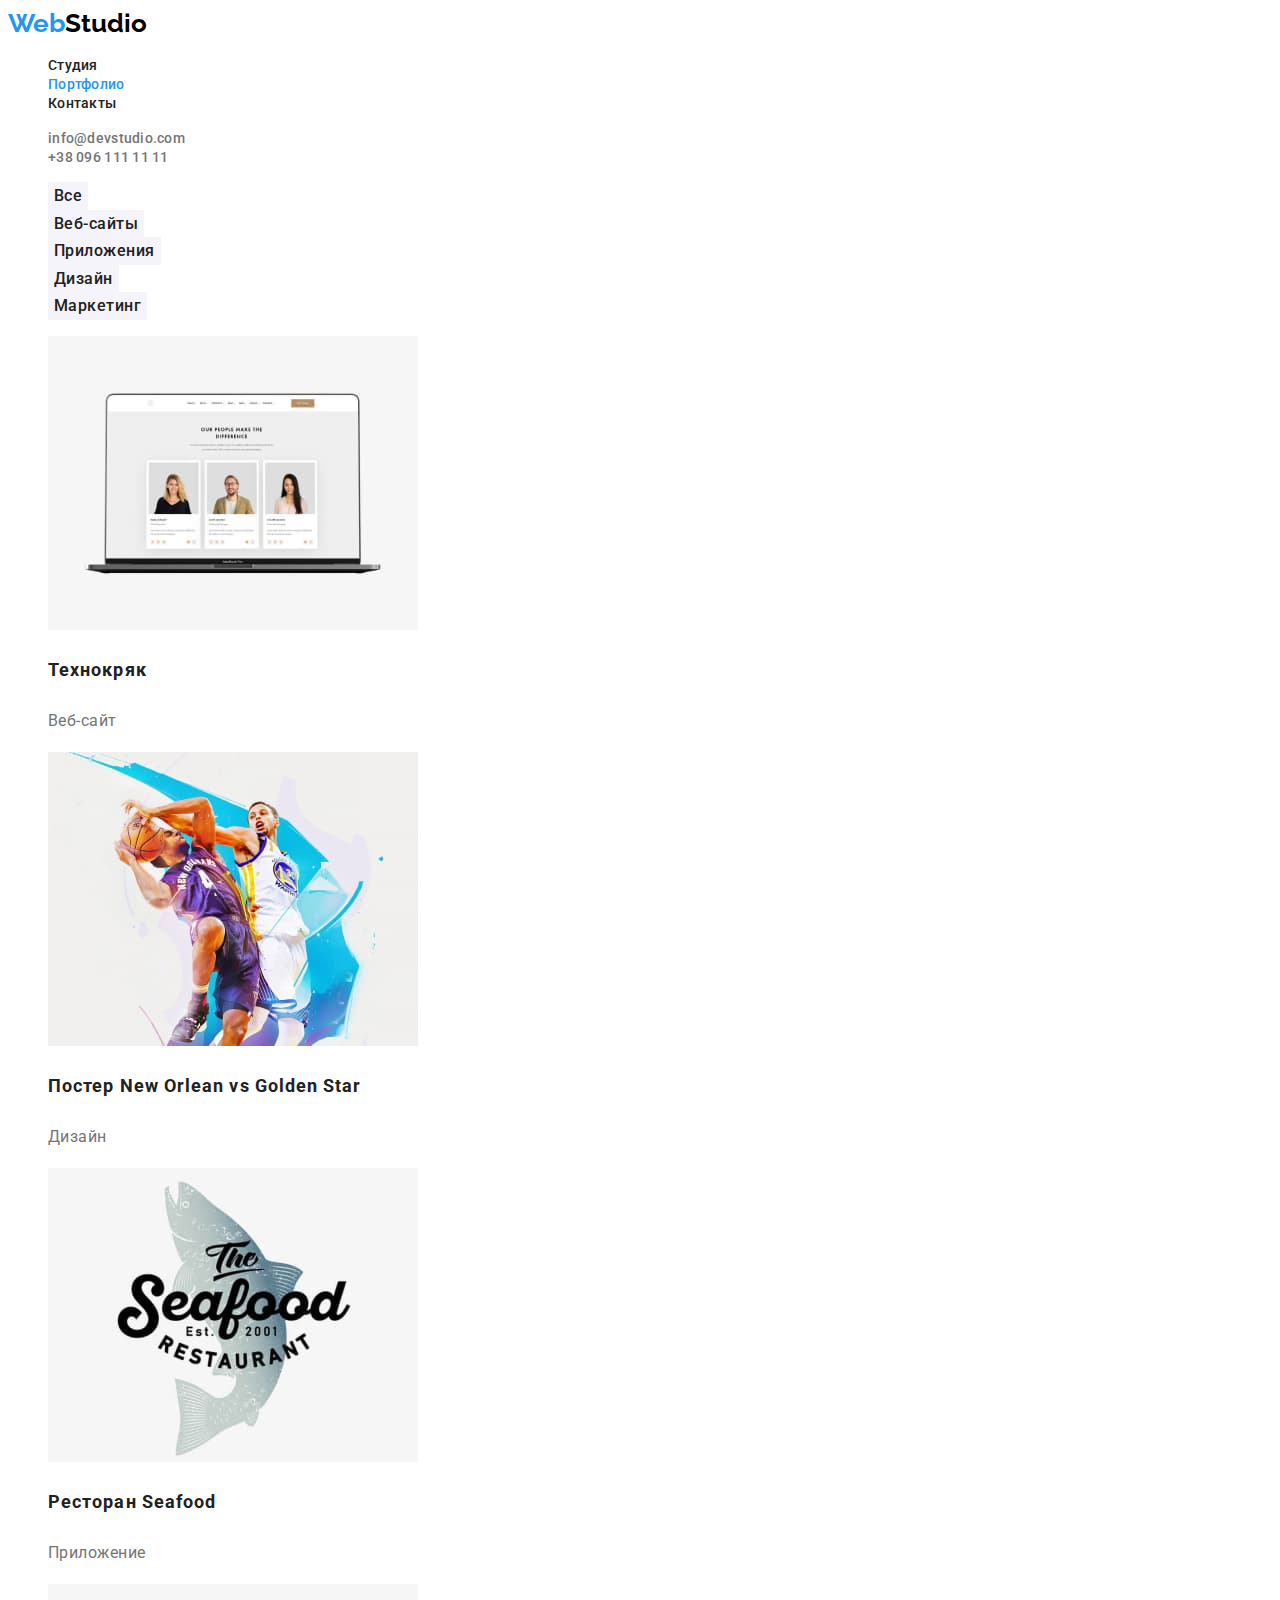
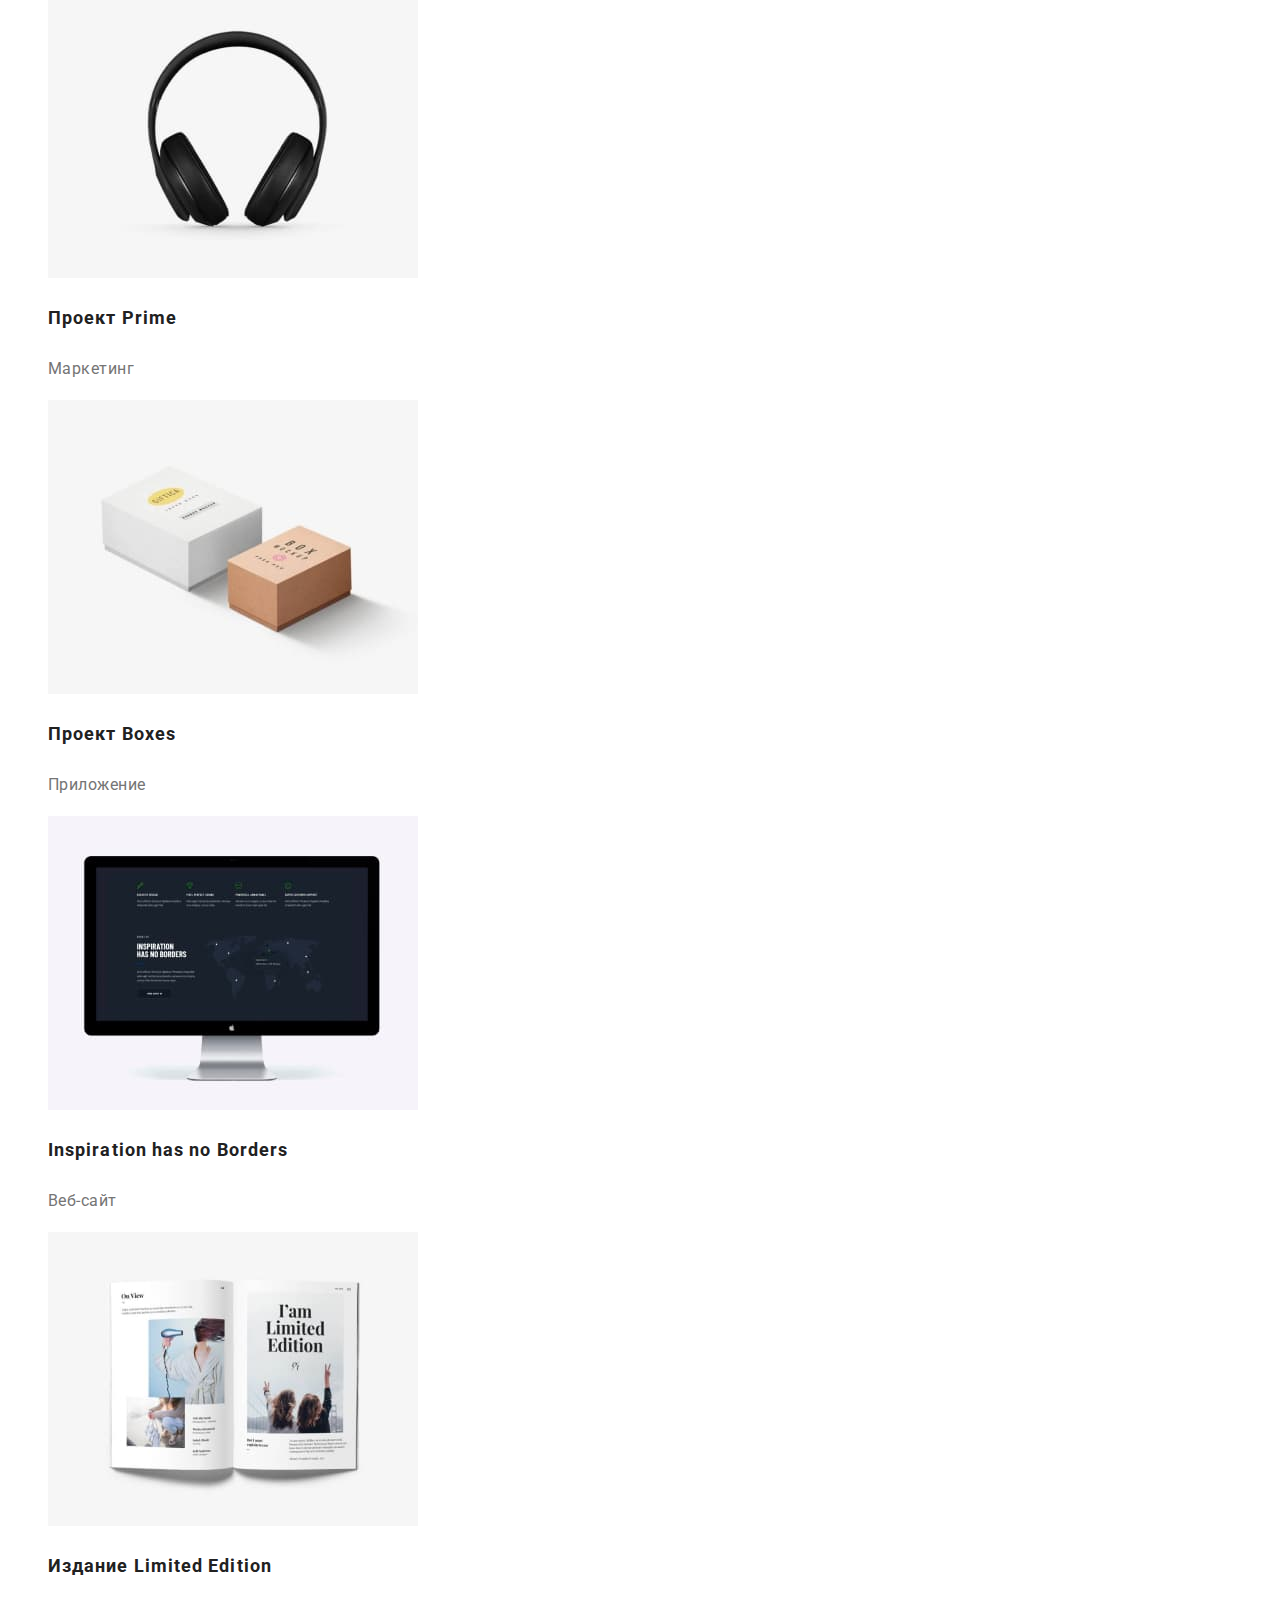
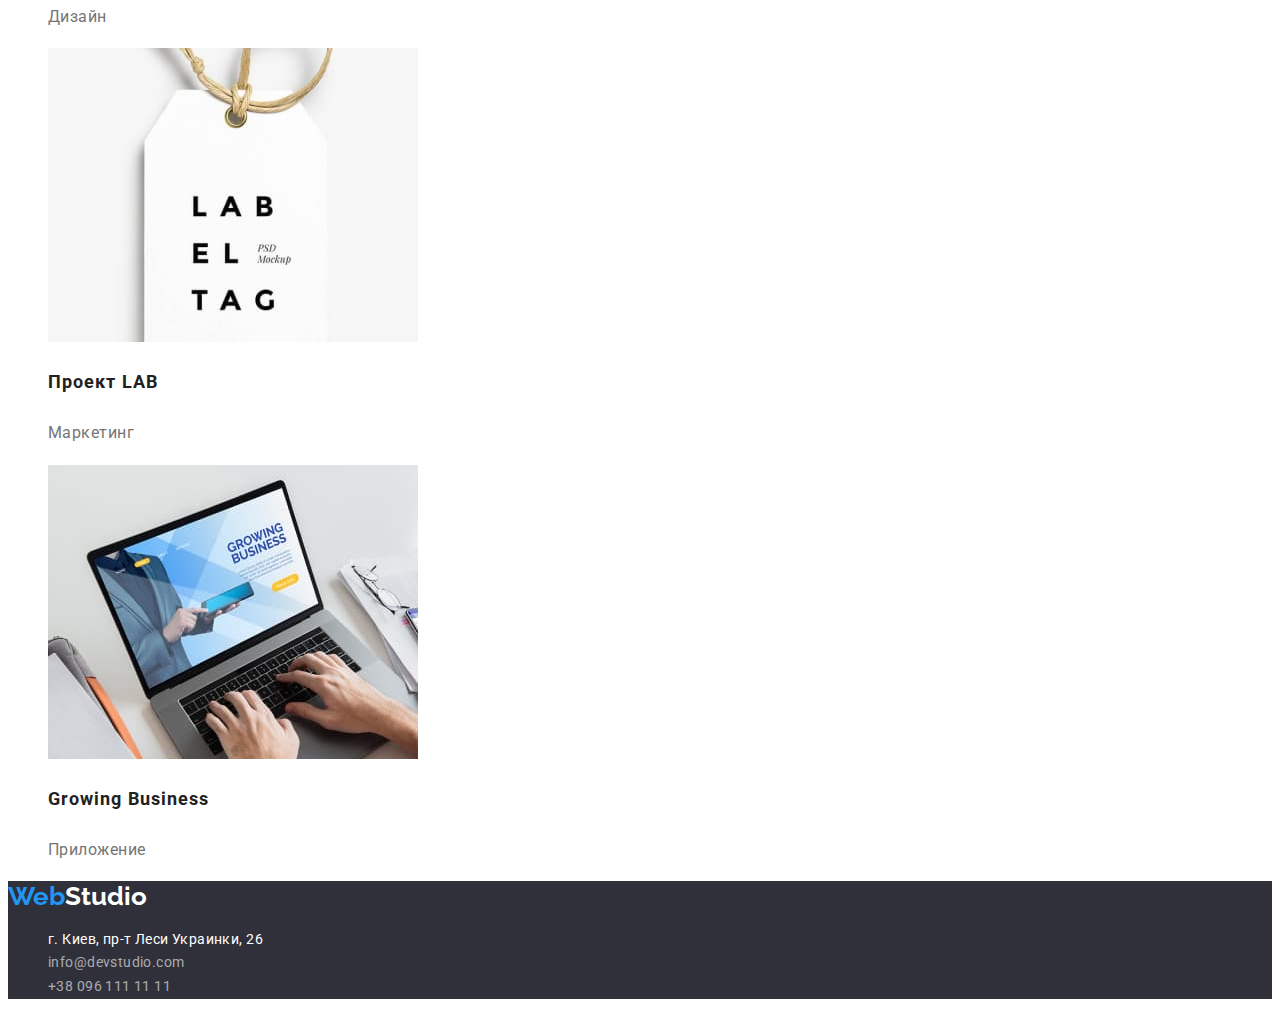
==== portfolio.html @ eb803f58 "start" ====
<!DOCTYPE html>
<html lang="ru">
  <head>
    <meta charset="UTF-8" />
    <meta http-equiv="X-UA-Compatible" content="IE=edge" />
    <meta name="viewport" content="width=device-width, initial-scale=1.0" />
    <title>Web Studio</title>
    <link rel="stylesheet" href="./css/styles.css" />
    <link rel="preconnect" href="https://fonts.googleapis.com" />
    <link rel="preconnect" href="https://fonts.gstatic.com" crossorigin />
    <link
      href="https://fonts.googleapis.com/css2?family=Raleway:wght@700&family=Roboto:wght@400;500;700;900&display=swap"
      rel="stylesheet"
    />
  </head>
  <body>
    <!-- header -->
    <header class="header">
      <nav class="header-nav">
        <a class="header-logo link-decoration" href="index.html"><span class="header-logo-fp" lang="en">Web</span><span
            class="header-logo-sp" lang="en">Studio</span></a>
        <ul class="header-nav-list list-decoration">
          <li class="header-nav-list-item"><a class="nav-link link-decoration" href="index.html">Студия</a></li>
          <li class="header-nav-list-item"><a class="nav-link link-decoration curent-page" href="portfolio.html">Портфолио</a></li>
          <li class="header-nav-list-item"><a class="nav-link link-decoration" href="index.html">Контакты</a></li>
        </ul>
      </nav>
      <ul class="header-contacts-list list-decoration ">
        <li class="header-contacts-list-item">
          <a class="header-contacts-list-item-link link-decoration nav-link"
            href="mailto:info@devstudio.com">info@devstudio.com</a>
        </li>
        <li class="header-contacts-list-item"><a class="header-contacts-list-item-link link-decoration nav-link"
            href="tel:+380961111111">+38 096 111 11 11</a></li>
      </ul>
    </header>
    <!-- main content portfolio -->
    <main class="portfolio">
      <!-- portfolio menu -->
      <section class="portfolio-projects">
        <h2 class="visuallny-hidden">Виды работ</h2>
        <ul class="portfolio-menu-list list-decoration">
          <li class="portfolio-menu-list-item">
            <button class="portfolio-menu-list-item-btn" type="button">Все</button>
          </li>
          <li class="portfolio-menu-list-item">
            <button class="portfolio-menu-list-item-btn" type="button">Веб-сайты</button>
          </li>
          <li class="portfolio-menu-list-item">
            <button class="portfolio-menu-list-item-btn" type="button">Приложения</button>
          </li>
          <li class="portfolio-menu-list-item">
            <button class="portfolio-menu-list-item-btn" type="button">Дизайн</button>
          </li>
          <li class="portfolio-menu-list-item">
            <button class="portfolio-menu-list-item-btn" type="button">Маркетинг</button>
          </li>
        </ul>
        <!-- portfolio projects -->
        <h2 class="visuallny-hidden">Примеры проектов</h2>
        <ul class="portfolio-projects-list list-decoration">
          <li class="portfolio-projects-list-item">
            <img
              class="portfolio-projects-list-item-img"
              src="./images/portfolio1.jpg"
              alt="фото ноутбука"
              width="370"
              height="294"
            />
            <h3 class="portfolio-projects-list-item-title">Технокряк</h3>
            <p class="portfolio-projects-list-item-text">Веб-сайт</p>
          </li>
          <li>
            <img
              class="portfolio-projects-list-item-img"
              src="./images/portfolio2.jpg"
              alt="фото постера"
              width="370"
              height="294"
            />
            <h3 class="portfolio-projects-list-item-title">Постер New Orlean vs Golden Star</h3>
            <p class="portfolio-projects-list-item-text">Дизайн</p>
          </li>
          <li>
            <img
              class="portfolio-projects-list-item-img"
              src="./images/portfolio3.jpg"
              alt="фото реламы ресторана"
              width="370"
              height="294"
            />
            <h3 class="portfolio-projects-list-item-title">Ресторан Seafood</h3>
            <p class="portfolio-projects-list-item-text">Приложение</p>
          </li>
          <li>
            <img
              class="portfolio-projects-list-item-img"
              src="./images/portfolio4.jpg"
              alt="фото коробочек"
              width="370"
              height="294"
            />
            <h3 class="portfolio-projects-list-item-title">Проект Prime</h3>
            <p class="portfolio-projects-list-item-text">Маркетинг</p>
          </li>
          <li>
            <img
              class="portfolio-projects-list-item-img"
              src="./images/portfolio5.jpg"
              alt="фото компьютера"
              width="370"
              height="294"
            />
            <h3 class="portfolio-projects-list-item-title">Проект Boxes</h3>
            <p class="portfolio-projects-list-item-text">Приложение</p>
          </li>
          <li>
            <img
              class="portfolio-projects-list-item-img"
              src="./images/portfolio6.jpg"
              alt="фото журнала"
              width="370"
              height="294"
            />
            <h3 class="portfolio-projects-list-item-title">Inspiration has no Borders</h3>
            <p class="portfolio-projects-list-item-text">Веб-сайт</p>
          </li>
          <li>
            <img
              class="portfolio-projects-list-item-img"
              src="./images/portfolio7.jpg"
              alt="фото этикетки"
              width="370"
              height="294"
            />
            <h3 class="portfolio-projects-list-item-title">Издание Limited Edition</h3>
            <p class="portfolio-projects-list-item-text">Дизайн</p>
          </li>
          <li>
            <img
              class="portfolio-projects-list-item-img"
              src="./images/portfolio8.jpg"
              alt="фото наушников"
              width="370"
              height="294"
            />
            <h3 class="portfolio-projects-list-item-title">Проект LAB</h3>
            <p class="portfolio-projects-list-item-text">Маркетинг</p>
          </li>
          <li>
            <img
              class="portfolio-projects-list-item-img"
              src="./images/portfolio9.jpg"
              alt="фото нотбука "
              width="370"
              height="294"
            />
            <h3 class="portfolio-projects-list-item-title">Growing Business</h3>
            <p class="portfolio-projects-list-item-text">Приложение</p>
          </li>
        </ul>
      </section>
    </main>
    <!-- footer -->
    <footer class="footer">
      <a class="footer-logo link-decoration " href="index.html"><span class="footer-logo-fp" lang="en">Web</span><span
          class="footer-logo-sp" lang="en">Studio</span></a>
      <address class="footer-address">
        <ul class="footer-address-list list-decoration">
          <li class="footer-address-list-item">
            <a class="footer-address-list-item-link link-decoration " href="index.html">г. Киев, пр-т Леси Украинки, 26</a>
          </li>
          <li class="footer-address-list-item">
            <a class="footer-address-list-item-link link-decoration color-decoration "
              href="mailto:info@devstudio.com">info@devstudio.com</a>
          </li>
          <li class="footer-address-list-item">
            <a class="footer-address-list-item-link link-decoration color-decoration " href="tel:+380961111111">+38 096 111
              11 11</a>
          </li>
        </ul>
      </address>
    </footer>
  </body>
</html>
---- css/styles.css ----
:root {
  --accent-color: #2196f3;
  --main-text-color: #757575;
  --main-header-color: #212121;
  --main-background-color: #e5e5e5;
  --sec-background-color: #F5F4FA;
  --white-text-color:#FFFFFF;
}
.link-decoration {
  text-decoration: none;
}
.list-decoration {
  list-style: none;
}
.section-title{
  font-weight: 700;
  font-size: 36px;
  line-height: 1.17;
  letter-spacing: 0.03em;
  color: var(--main-header-color);
}
.visuallny-hidden {
  position: absolute;
  white-space: nowrap;
  width: 1px;
  height: 1px;
  overflow: hidden;
  border: 0;
  padding: 0;
  clip: rect(0 0 0 0);
  clip-path: inset(50%);
  margin: -1px;
}
body {
  font-family: 'Roboto', sans-serif;
  color: var(--main-text-color);
  background: #FFFFFF;
  
}
/* ------ header ------> */
.header-logo,
.footer-logo {
  font-family: 'Raleway';
  font-style: normal;
  font-weight: 700;
  font-size: 26px;
  line-height: 1.19;
}
.header-logo-fp
{
  color: var(--accent-color);
}
.header-logo-sp
{
  color: #000000;
}
.nav-link {
  font-weight: 500;
  font-size: 14px;
  line-height: 1.14;
  letter-spacing: 0.02em;
  color: var(--main-header-color);
}
.header-contacts-list-item-link{
  color: var(--main-text-color);
}
.link-decoration:hover,
.link-decoration:focus {
  color: var(--accent-color);
} 
.curent-page {
  color: var(--accent-color);}
/* ------ section banner ------> */
.section-banner{
 background: #2F303A;;
}
.section-banner-title{
  font-weight: 900;
  font-size: 44px;
  line-height: 1.36;
  text-align: center;
  letter-spacing: 0.06em;
  text-transform: uppercase;
  color: var(--white-text-color);
}
.section-banner-button{
  /* font-family: 'Roboto';
  font-style: normal; */
  font-family : inherit;
  font-weight: 700;
  font-size: 16px;
  line-height: 1.88;
  text-align: center;
  letter-spacing: 0.06em;
  color: var(--white-text-color);
  background: var(--accent-color);
  cursor: pointer;
}
/* ------ section descriptions------> */

.section-des-list-item-caption{
  font-weight: 700;
  font-size: 14px;
  line-height: 1.14;
  letter-spacing: 0.03em;
  text-transform: uppercase;
  color: var(--main-header-color);
}
.section-des-list-item-text{
  font-size: 14px;
  line-height: 1.71;
  letter-spacing: 0.03em;
}
/* ------ section our_work------> */

/* ------ section our_team------> */
.section-team{
  background: var(--sec-background-color);
}
.section-team-list-item-caption{
  font-weight: 500;
  font-size: 16px;
  line-height: 1.19;
  text-align: center;
  letter-spacing: 0.03em;
  color:var(--main-header-color)
}
.section-team-list-item-text{
  font-size: 16px;
  line-height: 1.19;
  text-align: center;
  letter-spacing: 0.03em;
  
}
/* ------ footer------> */
.footer{
  background: #2F303A;
}
.footer-logo-fp {
  color: var(--accent-color);
}
.footer-logo-sp {
  color: var(--white-text-color);
}
.footer-address-list-item-link{
 
  font-style: normal;
  font-size: 14px;
  line-height: 1.71;
  letter-spacing: 0.03em;
  color: var(--white-text-color)
}
.color-decoration{
  color: rgba(255, 255, 255, 0.6);
}
/* ------------------ PORTFOLIO-----------------------> */
/* ------ portfolio menu------> */
.portfolio-menu-list-item-btn{
  font-family: inherit;
  font-weight: 500;
  font-size: 16px;
  line-height: 1.6;
  text-align: center;
  letter-spacing: 0.03em;
  color: var(--main-header-color);
  background: #F5F4FA;
  cursor: pointer;
  border: none;
}
.portfolio-menu-list-item-btn:hover,.portfolio-menu-list-item-btn:focus {
  color: var(--white-text-color);
  background: var(--accent-color);
}
/* ------ portfolio projects------> */
.portfolio-projects-list-item-title{
  font-weight: 700;
  font-size: 18px;
  line-height:2;
  letter-spacing: 0.06em;
  color: var(--main-header-color);
}
.portfolio-projects-list-item-text{
  font-size: 16px;
  line-height: 1.88;
  letter-spacing: 0.03em;
}
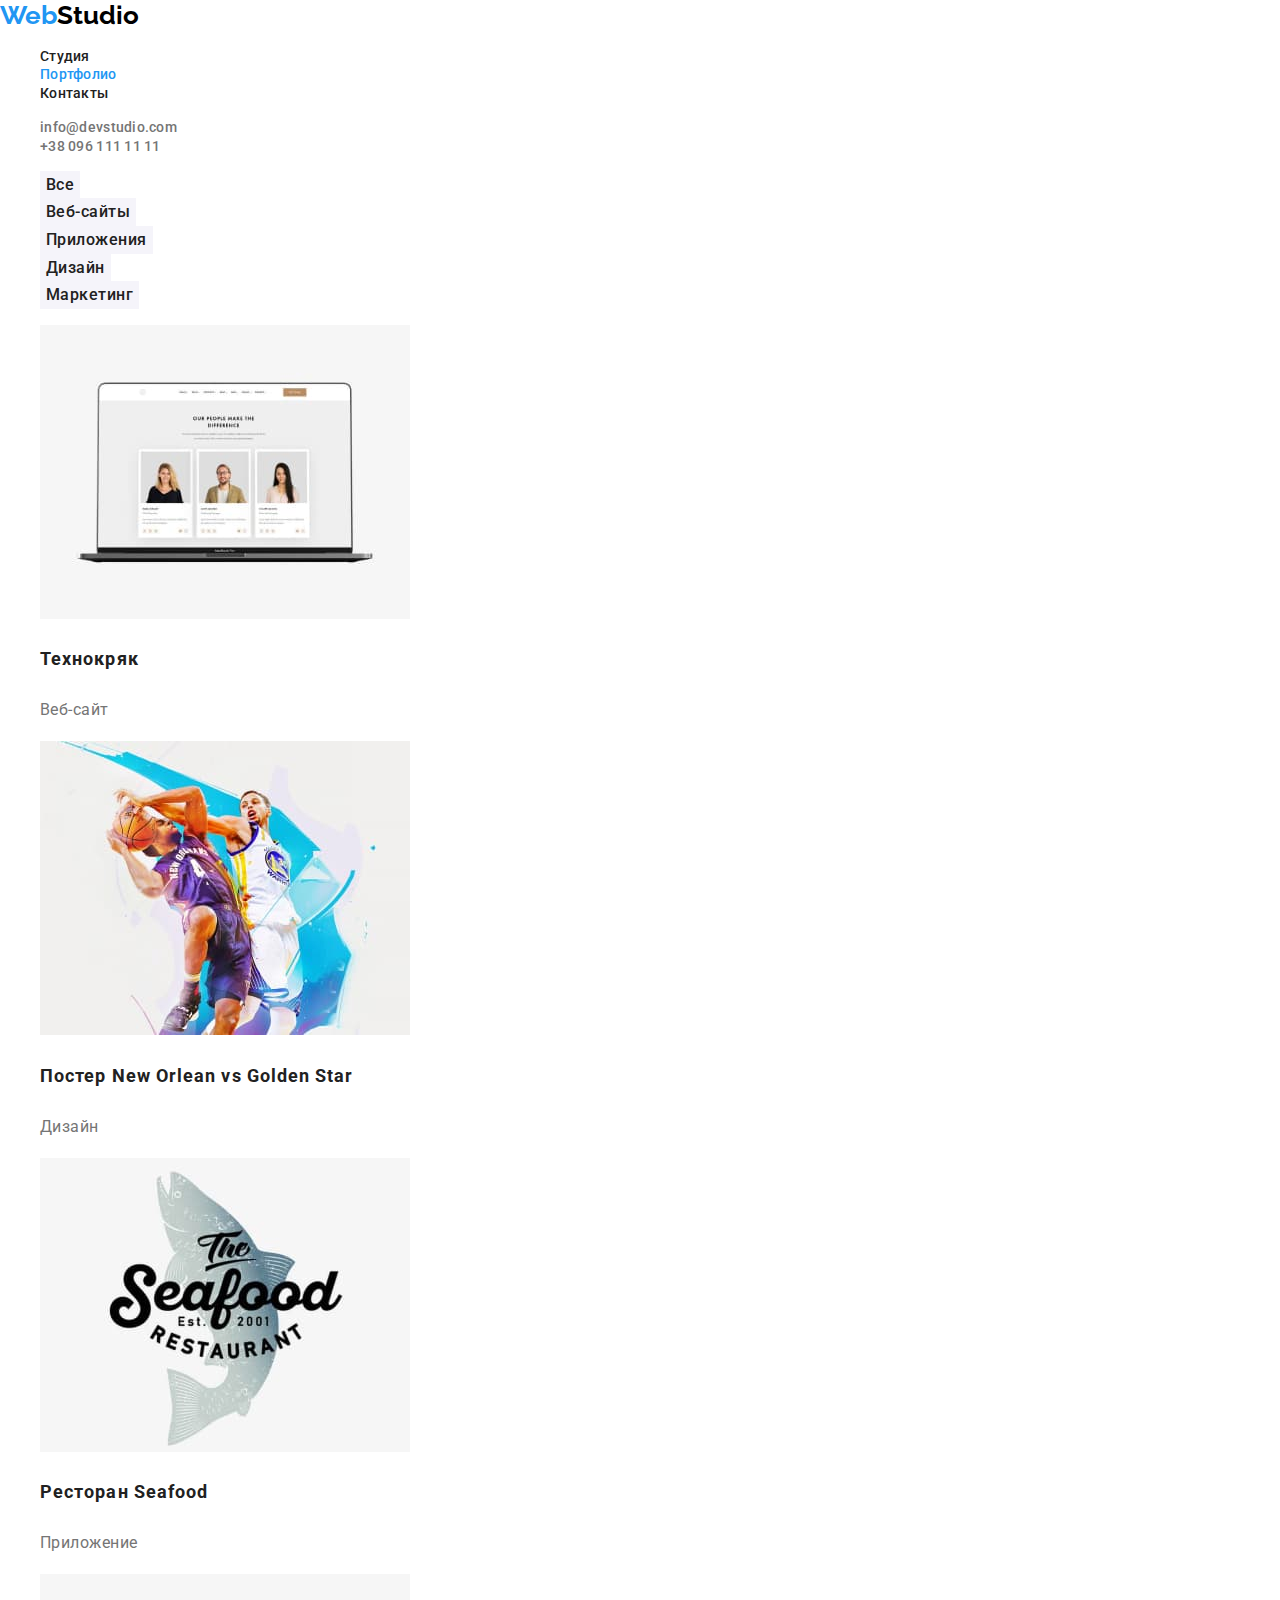
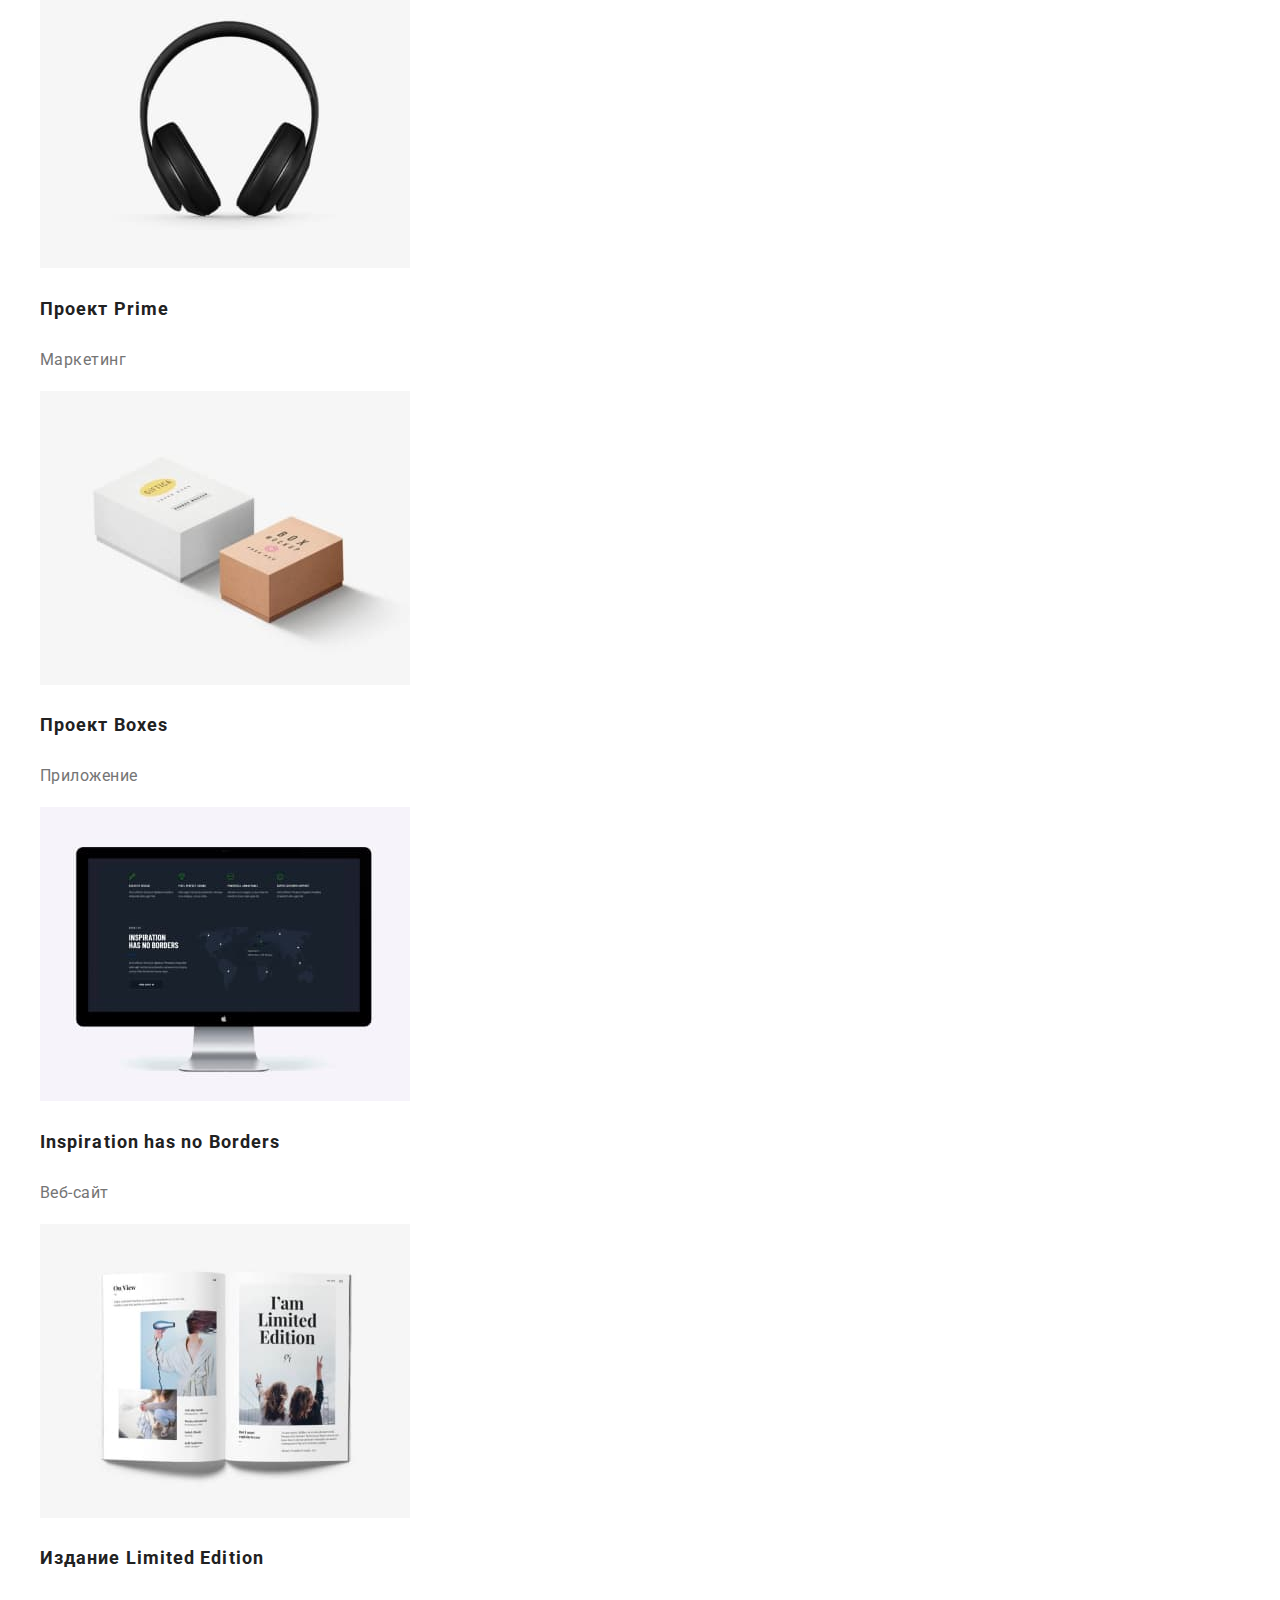
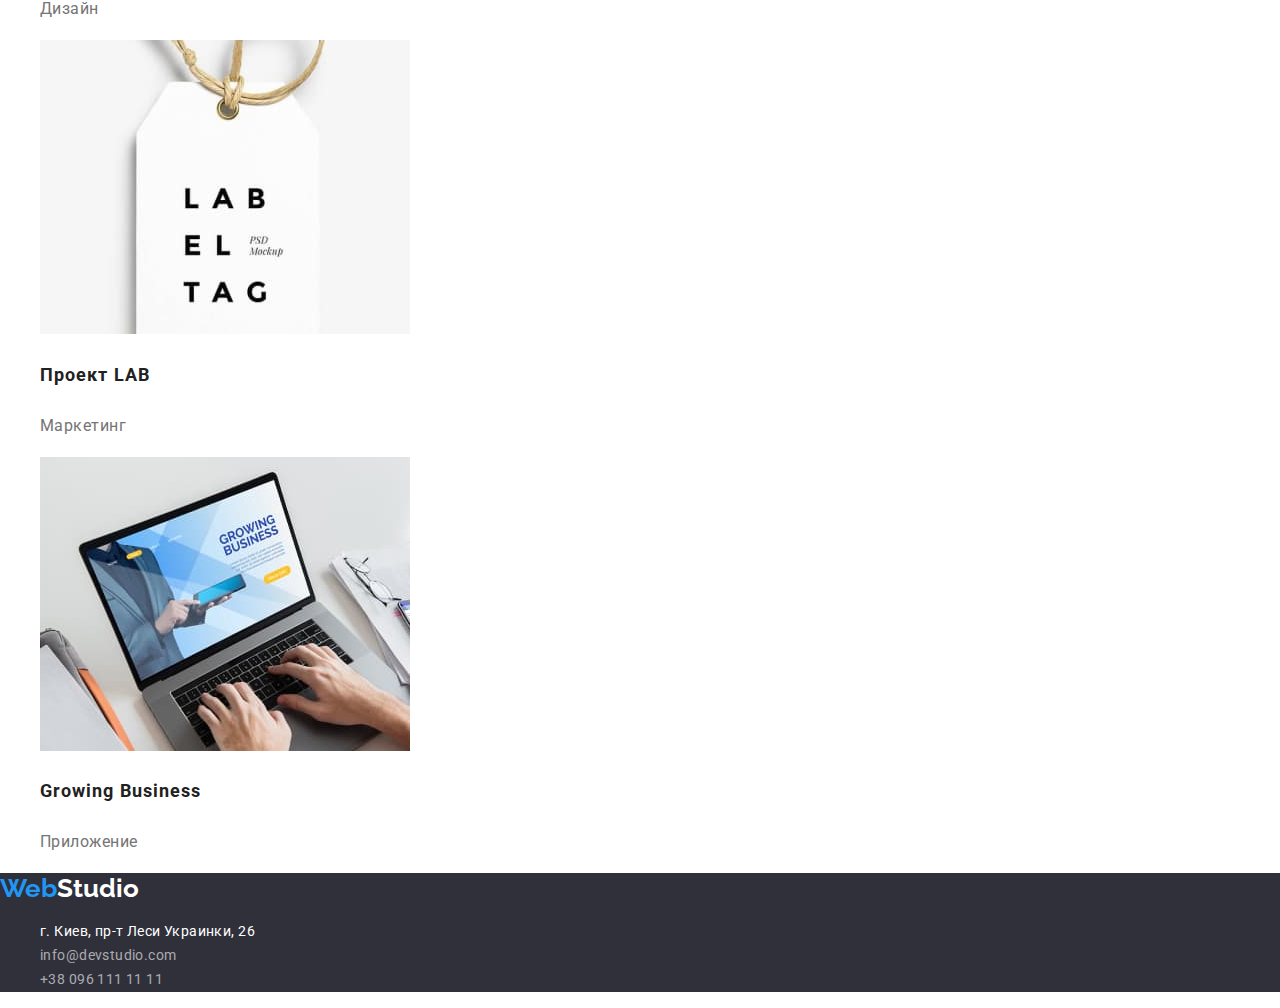
==== commit 0c7d78b3: "normolize" ====
--- a/portfolio.html
+++ b/portfolio.html
@@ -5,6 +5,7 @@
     <meta http-equiv="X-UA-Compatible" content="IE=edge" />
     <meta name="viewport" content="width=device-width, initial-scale=1.0" />
     <title>Web Studio</title>
+    <link rel="stylesheet" href="https://cdnjs.cloudflare.com/ajax/libs/modern-normalize/1.1.0/modern-normalize.min.css">
     <link rel="stylesheet" href="./css/styles.css" />
     <link rel="preconnect" href="https://fonts.googleapis.com" />
     <link rel="preconnect" href="https://fonts.gstatic.com" crossorigin />
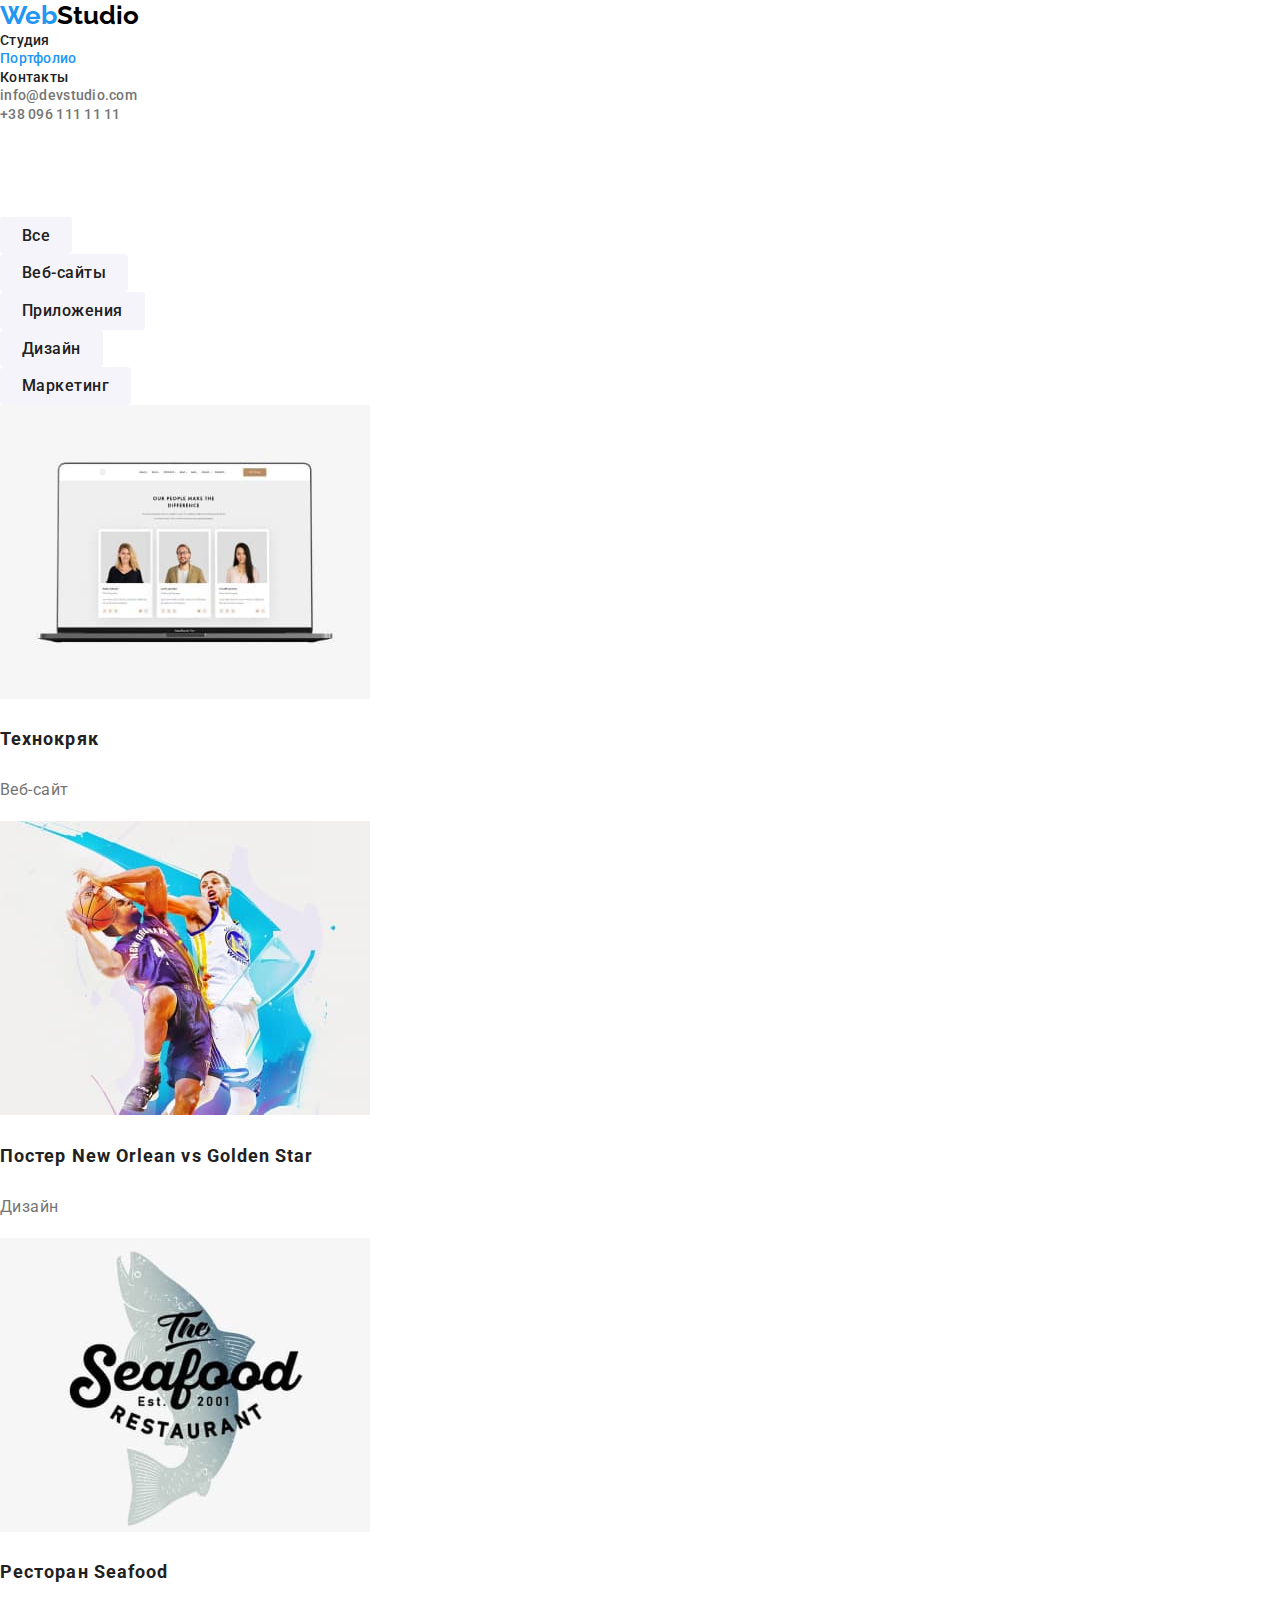
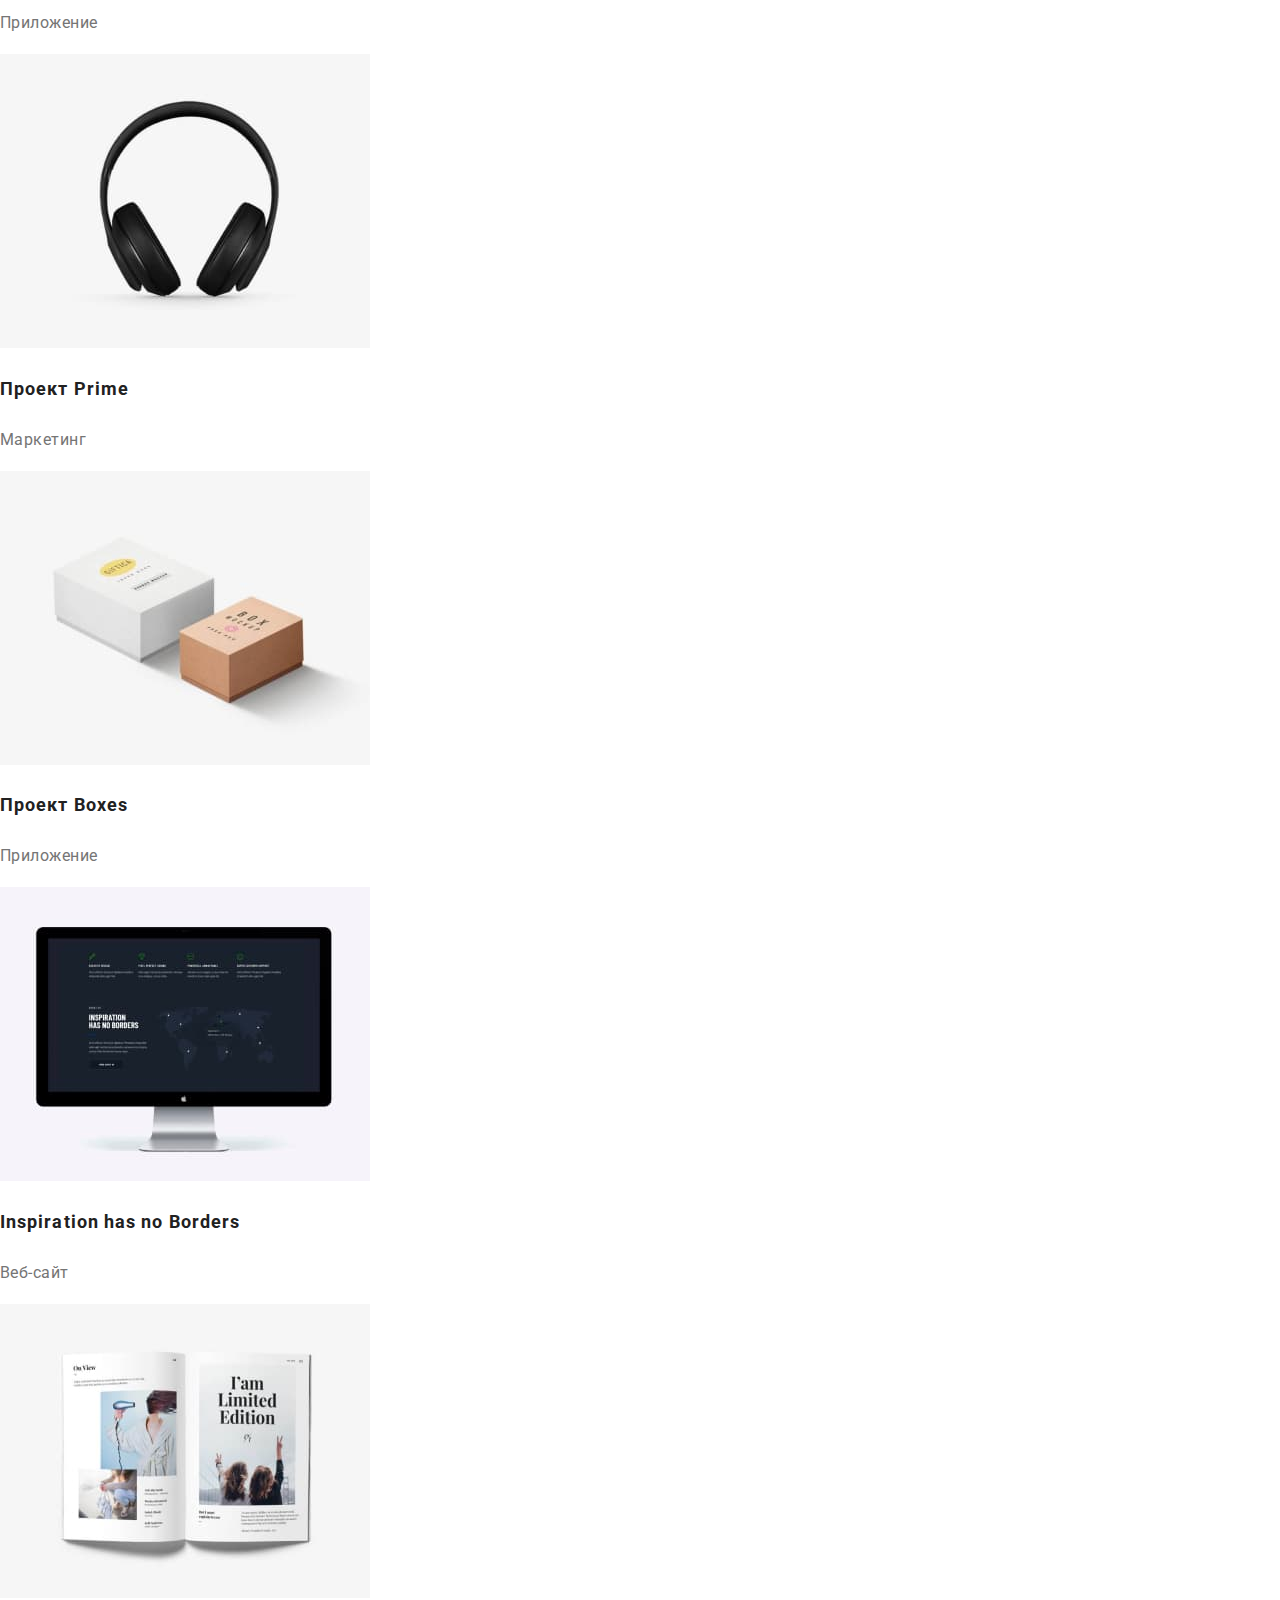
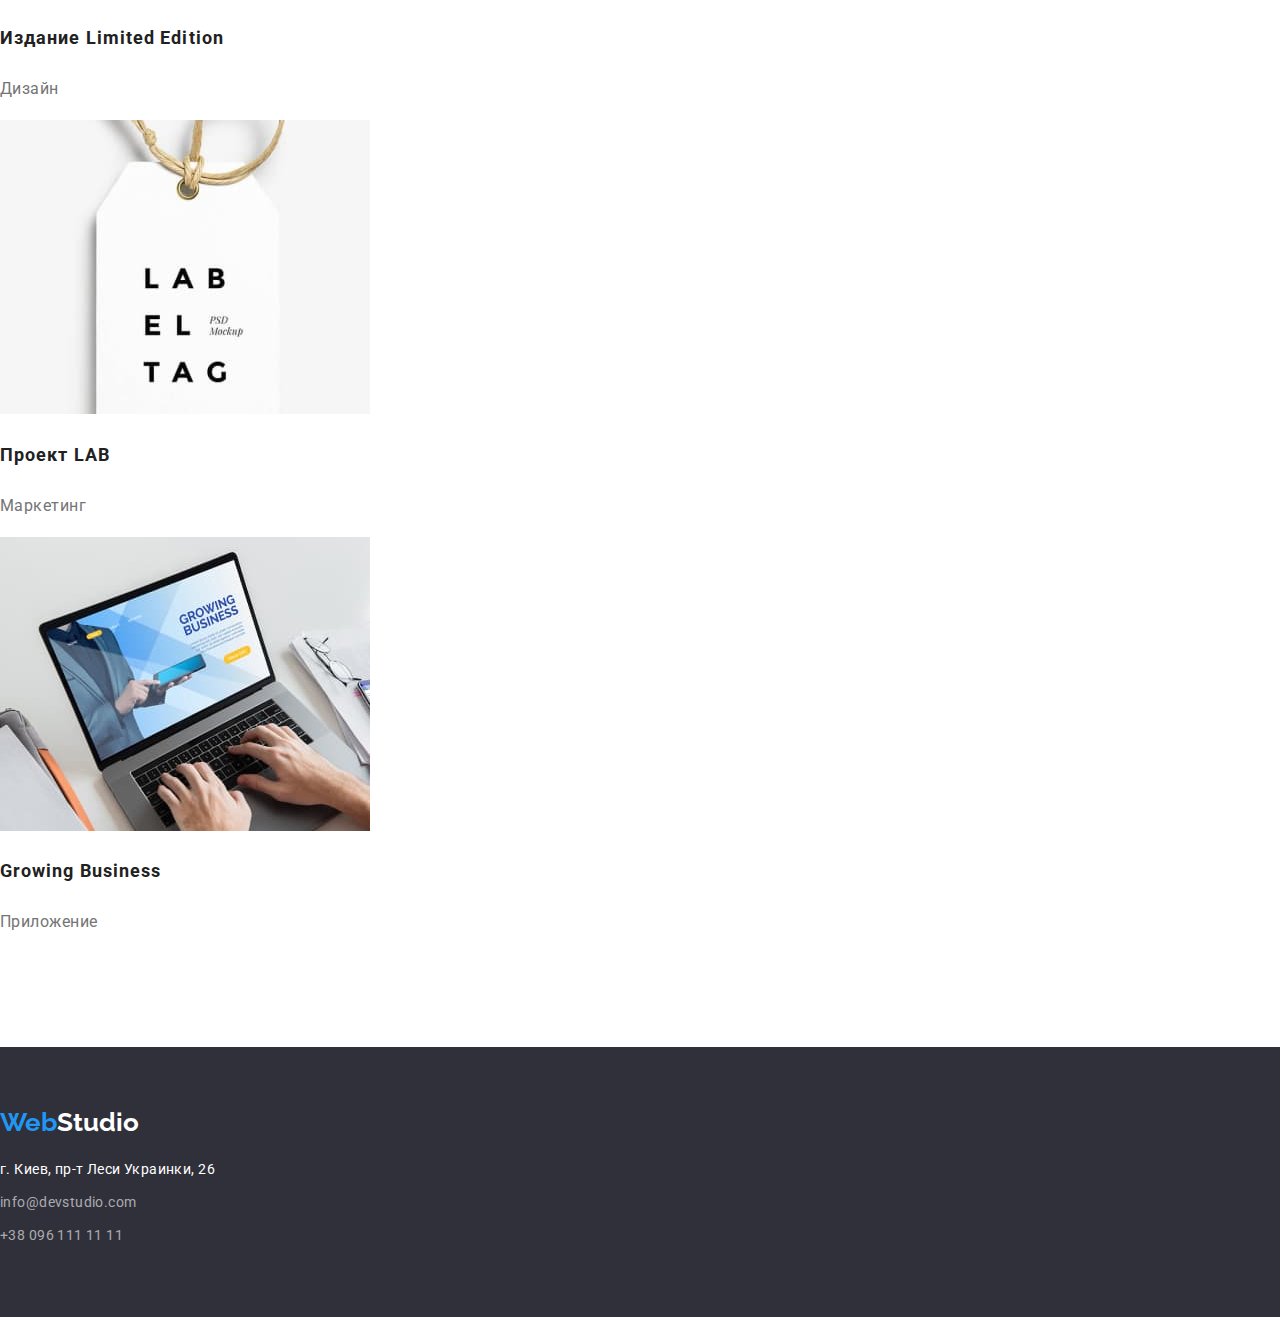
==== commit 610d325a: "1" ====
--- a/portfolio.html
+++ b/portfolio.html
@@ -38,7 +38,7 @@
     <!-- main content portfolio -->
     <main class="portfolio">
       <!-- portfolio menu -->
-      <section class="portfolio-projects">
+      <section class="portfolio-projects section">
         <h2 class="visuallny-hidden">Виды работ</h2>
         <ul class="portfolio-menu-list list-decoration">
           <li class="portfolio-menu-list-item">
--- a/css/styles.css
+++ b/css/styles.css
@@ -1,3 +1,10 @@
+ /* html{
+   box-sizing: border-box;}
+   *,
+   *::before,
+   *::after{
+   box-sizing: inherit;
+   } */
  :root {
   --accent-color: #2196f3;
   --main-text-color: #757575;
@@ -10,9 +17,14 @@
   text-decoration: none;
 }
 .list-decoration {
+  padding: 0;
+  margin: 0;
   list-style: none;
 }
 .section-title{
+  margin-top: 0;
+  margin-bottom: 50px;
+  text-align: center;
   font-weight: 700;
   font-size: 36px;
   line-height: 1.17;
@@ -31,13 +43,27 @@
   clip-path: inset(50%);
   margin: -1px;
 }
+.section{
+  padding-top: 94px;
+  padding-bottom: 94px;
+}
 body {
+
   font-family: 'Roboto', sans-serif;
   color: var(--main-text-color);
   background: #FFFFFF;
   
 }
+.container{
+  margin: 0 auto;
+  width: 1200px;
+  padding-left: 15px;
+  padding-right: 15px; 
+  outline: 2px solid tomato;
+
+}
 /* ------ header ------> */
+
 .header-logo,
 .footer-logo {
   font-family: 'Raleway';
@@ -72,20 +98,24 @@
   color: var(--accent-color);}
 /* ------ section banner ------> */
 .section-banner{
- background: #2F303A;;
+ background: #2F303A;
+text-align: center;
 }
 .section-banner-title{
+  margin-top: 0;
+  margin-bottom: 40px;
   font-weight: 900;
   font-size: 44px;
   line-height: 1.36;
-  text-align: center;
   letter-spacing: 0.06em;
   text-transform: uppercase;
   color: var(--white-text-color);
 }
 .section-banner-button{
-  /* font-family: 'Roboto';
-  font-style: normal; */
+  /* display: inline-block; */
+
+  min-width: 200px;
+  padding: 10px 32px;
   font-family : inherit;
   font-weight: 700;
   font-size: 16px;
@@ -95,10 +125,15 @@
   color: var(--white-text-color);
   background: var(--accent-color);
   cursor: pointer;
+  border: none;
+  border-radius: 4px;
+  box-shadow: 0px 4px 4px rgba(0, 0, 0, 0.15);
 }
 /* ------ section descriptions------> */
 
 .section-des-list-item-caption{
+  margin-top: 0;
+  margin-bottom: 10px;
   font-weight: 700;
   font-size: 14px;
   line-height: 1.14;
@@ -107,43 +142,59 @@
   color: var(--main-header-color);
 }
 .section-des-list-item-text{
+  margin-top: 0;
+  margin-bottom: 0;
   font-size: 14px;
   line-height: 1.71;
   letter-spacing: 0.03em;
 }
 /* ------ section our_work------> */
+.section-work{
+  background: #E5E5E5;
+}
 
 /* ------ section our_team------> */
 .section-team{
   background: var(--sec-background-color);
 }
+.section-team-list-item-img{
+  display: inline-block;
+  margin-bottom: 30px;
+}
 .section-team-list-item-caption{
+  margin-top: 0;
+  margin-bottom: 10px;
   font-weight: 500;
   font-size: 16px;
   line-height: 1.19;
-  text-align: center;
   letter-spacing: 0.03em;
   color:var(--main-header-color)
 }
 .section-team-list-item-text{
+  margin-top: 0;
+  margin-bottom: 0;
   font-size: 16px;
   line-height: 1.19;
-  text-align: center;
   letter-spacing: 0.03em;
   
 }
 /* ------ footer------> */
 .footer{
+  padding-top: 60px;
+  padding-bottom: 60px;
   background: #2F303A;
 }
 .footer-logo-fp {
   color: var(--accent-color);
 }
 .footer-logo-sp {
+  display: inline-block;
+  margin-bottom: 20px;
   color: var(--white-text-color);
 }
 .footer-address-list-item-link{
- 
+  display: inline-block;
+  margin-bottom: 9px;
   font-style: normal;
   font-size: 14px;
   line-height: 1.71;
@@ -156,6 +207,7 @@
 /* ------------------ PORTFOLIO-----------------------> */
 /* ------ portfolio menu------> */
 .portfolio-menu-list-item-btn{
+  /* display: inline-block; */
   font-family: inherit;
   font-weight: 500;
   font-size: 16px;
@@ -166,6 +218,8 @@
   background: #F5F4FA;
   cursor: pointer;
   border: none;
+  border-radius: 4px;
+  padding: 6px 22px;
 }
 .portfolio-menu-list-item-btn:hover,.portfolio-menu-list-item-btn:focus {
   color: var(--white-text-color);
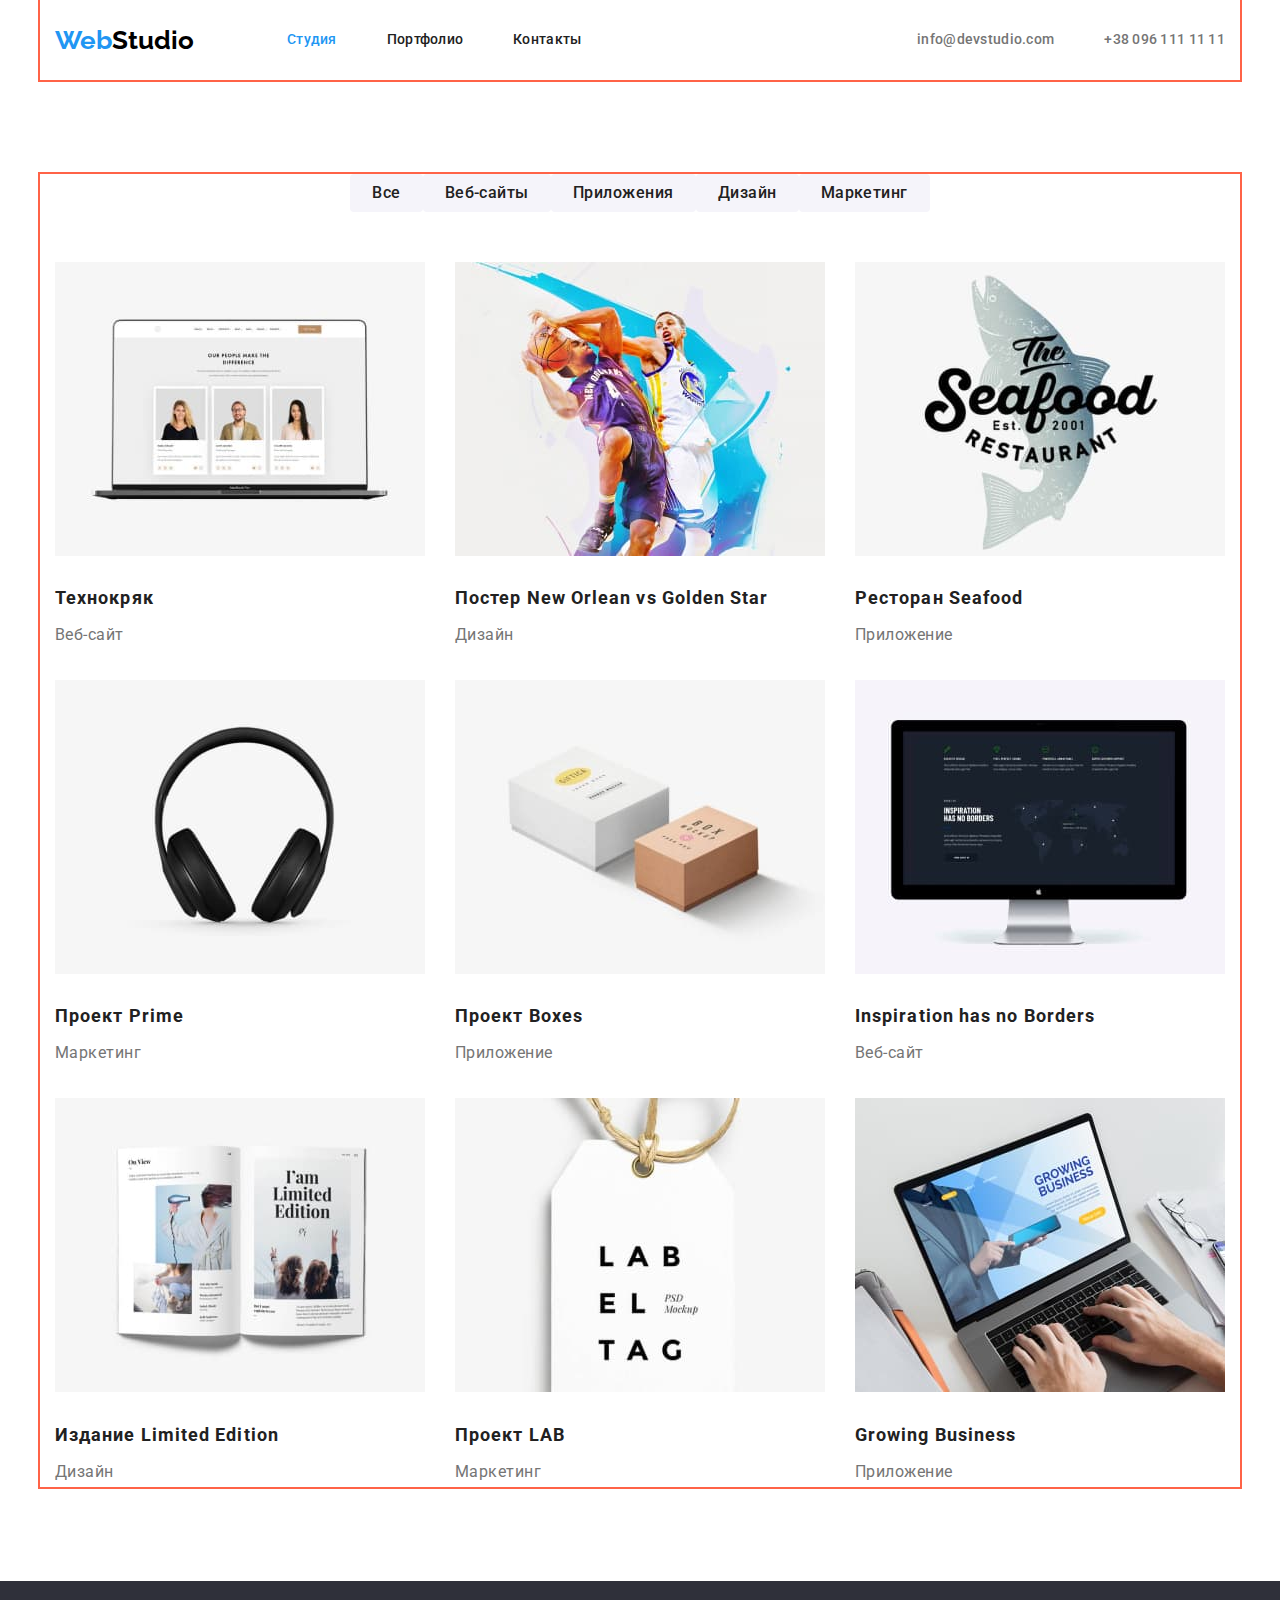
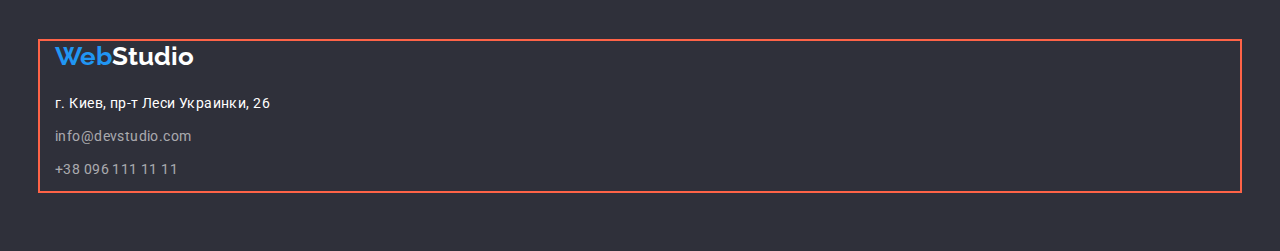
==== commit b085e202: "2" ====
--- a/portfolio.html
+++ b/portfolio.html
@@ -17,170 +17,134 @@
   <body>
     <!-- header -->
     <header class="header">
-      <nav class="header-nav">
-        <a class="header-logo link-decoration" href="index.html"><span class="header-logo-fp" lang="en">Web</span><span
-            class="header-logo-sp" lang="en">Studio</span></a>
-        <ul class="header-nav-list list-decoration">
-          <li class="header-nav-list-item"><a class="nav-link link-decoration" href="index.html">Студия</a></li>
-          <li class="header-nav-list-item"><a class="nav-link link-decoration curent-page" href="portfolio.html">Портфолио</a></li>
-          <li class="header-nav-list-item"><a class="nav-link link-decoration" href="index.html">Контакты</a></li>
+      <div class="container header-flex">
+        <nav class="header-nav ">
+          <a class="header-logo link-decoration" href="index.html"><span class="header-logo-fp" lang="en">Web</span><span
+              class="header-logo-sp" lang="en">Studio</span></a>
+          <ul class="header-nav-list list-decoration">
+            <li class="header-nav-list-item"><a class="nav-link link-decoration curent-page" href="index.html">Студия</a>
+            </li>
+            <li class="header-nav-list-item"><a class="nav-link link-decoration" href="portfolio.html">Портфолио</a></li>
+            <li class="header-nav-list-item"><a class="nav-link link-decoration" href="index.html">Контакты</a></li>
+          </ul>
+        </nav>
+        <ul class="header-contacts-list list-decoration">
+          <li class="header-contacts-list-item">
+            <a class="header-contacts-list-item-link link-decoration nav-link"
+              href="mailto:info@devstudio.com">info@devstudio.com</a>
+          </li>
+          <li class="header-contacts-list-item"><a class="header-contacts-list-item-link link-decoration nav-link"
+              href="tel:+380961111111">+38 096 111 11 11</a></li>
         </ul>
-      </nav>
-      <ul class="header-contacts-list list-decoration ">
-        <li class="header-contacts-list-item">
-          <a class="header-contacts-list-item-link link-decoration nav-link"
-            href="mailto:info@devstudio.com">info@devstudio.com</a>
-        </li>
-        <li class="header-contacts-list-item"><a class="header-contacts-list-item-link link-decoration nav-link"
-            href="tel:+380961111111">+38 096 111 11 11</a></li>
-      </ul>
+      </div>
     </header>
     <!-- main content portfolio -->
     <main class="portfolio">
       <!-- portfolio menu -->
       <section class="portfolio-projects section">
-        <h2 class="visuallny-hidden">Виды работ</h2>
-        <ul class="portfolio-menu-list list-decoration">
-          <li class="portfolio-menu-list-item">
-            <button class="portfolio-menu-list-item-btn" type="button">Все</button>
-          </li>
-          <li class="portfolio-menu-list-item">
-            <button class="portfolio-menu-list-item-btn" type="button">Веб-сайты</button>
-          </li>
-          <li class="portfolio-menu-list-item">
-            <button class="portfolio-menu-list-item-btn" type="button">Приложения</button>
-          </li>
-          <li class="portfolio-menu-list-item">
-            <button class="portfolio-menu-list-item-btn" type="button">Дизайн</button>
-          </li>
-          <li class="portfolio-menu-list-item">
-            <button class="portfolio-menu-list-item-btn" type="button">Маркетинг</button>
-          </li>
-        </ul>
-        <!-- portfolio projects -->
-        <h2 class="visuallny-hidden">Примеры проектов</h2>
-        <ul class="portfolio-projects-list list-decoration">
-          <li class="portfolio-projects-list-item">
-            <img
-              class="portfolio-projects-list-item-img"
-              src="./images/portfolio1.jpg"
-              alt="фото ноутбука"
-              width="370"
-              height="294"
-            />
-            <h3 class="portfolio-projects-list-item-title">Технокряк</h3>
-            <p class="portfolio-projects-list-item-text">Веб-сайт</p>
-          </li>
-          <li>
-            <img
-              class="portfolio-projects-list-item-img"
-              src="./images/portfolio2.jpg"
-              alt="фото постера"
-              width="370"
-              height="294"
-            />
-            <h3 class="portfolio-projects-list-item-title">Постер New Orlean vs Golden Star</h3>
-            <p class="portfolio-projects-list-item-text">Дизайн</p>
-          </li>
-          <li>
-            <img
-              class="portfolio-projects-list-item-img"
-              src="./images/portfolio3.jpg"
-              alt="фото реламы ресторана"
-              width="370"
-              height="294"
-            />
-            <h3 class="portfolio-projects-list-item-title">Ресторан Seafood</h3>
-            <p class="portfolio-projects-list-item-text">Приложение</p>
-          </li>
-          <li>
-            <img
-              class="portfolio-projects-list-item-img"
-              src="./images/portfolio4.jpg"
-              alt="фото коробочек"
-              width="370"
-              height="294"
-            />
-            <h3 class="portfolio-projects-list-item-title">Проект Prime</h3>
-            <p class="portfolio-projects-list-item-text">Маркетинг</p>
-          </li>
-          <li>
-            <img
-              class="portfolio-projects-list-item-img"
-              src="./images/portfolio5.jpg"
-              alt="фото компьютера"
-              width="370"
-              height="294"
-            />
-            <h3 class="portfolio-projects-list-item-title">Проект Boxes</h3>
-            <p class="portfolio-projects-list-item-text">Приложение</p>
-          </li>
-          <li>
-            <img
-              class="portfolio-projects-list-item-img"
-              src="./images/portfolio6.jpg"
-              alt="фото журнала"
-              width="370"
-              height="294"
-            />
-            <h3 class="portfolio-projects-list-item-title">Inspiration has no Borders</h3>
-            <p class="portfolio-projects-list-item-text">Веб-сайт</p>
-          </li>
-          <li>
-            <img
-              class="portfolio-projects-list-item-img"
-              src="./images/portfolio7.jpg"
-              alt="фото этикетки"
-              width="370"
-              height="294"
-            />
-            <h3 class="portfolio-projects-list-item-title">Издание Limited Edition</h3>
-            <p class="portfolio-projects-list-item-text">Дизайн</p>
-          </li>
-          <li>
-            <img
-              class="portfolio-projects-list-item-img"
-              src="./images/portfolio8.jpg"
-              alt="фото наушников"
-              width="370"
-              height="294"
-            />
-            <h3 class="portfolio-projects-list-item-title">Проект LAB</h3>
-            <p class="portfolio-projects-list-item-text">Маркетинг</p>
-          </li>
-          <li>
-            <img
-              class="portfolio-projects-list-item-img"
-              src="./images/portfolio9.jpg"
-              alt="фото нотбука "
-              width="370"
-              height="294"
-            />
-            <h3 class="portfolio-projects-list-item-title">Growing Business</h3>
-            <p class="portfolio-projects-list-item-text">Приложение</p>
-          </li>
-        </ul>
+        <div class="container">
+          <h2 class="visuallny-hidden">Виды работ</h2>
+          <ul class="portfolio-menu-list list-decoration">
+            <li class="portfolio-menu-list-item">
+              <button class="portfolio-menu-list-item-btn" type="button">Все</button>
+            </li>
+            <li class="portfolio-menu-list-item">
+              <button class="portfolio-menu-list-item-btn" type="button">Веб-сайты</button>
+            </li>
+            <li class="portfolio-menu-list-item">
+              <button class="portfolio-menu-list-item-btn" type="button">Приложения</button>
+            </li>
+            <li class="portfolio-menu-list-item">
+              <button class="portfolio-menu-list-item-btn" type="button">Дизайн</button>
+            </li>
+            <li class="portfolio-menu-list-item">
+              <button class="portfolio-menu-list-item-btn" type="button">Маркетинг</button>
+            </li>
+          </ul>
+          <!-- portfolio projects -->
+          <h2 class="visuallny-hidden">Примеры проектов</h2>
+          <ul class="portfolio-projects-list list-decoration">
+            <li class="portfolio-projects-list-item">
+              <img class="portfolio-projects-list-item-img" src="./images/portfolio1.jpg" alt="фото ноутбука" width="370"
+                height="294" />
+              <h3 class="portfolio-projects-list-item-title">Технокряк</h3>
+              <p class="portfolio-projects-list-item-text">Веб-сайт</p>
+            </li>
+            <li class="portfolio-projects-list-item">
+              <img class="portfolio-projects-list-item-img" src="./images/portfolio2.jpg" alt="фото постера" width="370"
+                height="294" />
+              <h3 class="portfolio-projects-list-item-title">Постер New Orlean vs Golden Star</h3>
+              <p class="portfolio-projects-list-item-text">Дизайн</p>
+            </li>
+            <li class="portfolio-projects-list-item">
+              <img class="portfolio-projects-list-item-img" src="./images/portfolio3.jpg" alt="фото реламы ресторана" width="370"
+                height="294" />
+              <h3 class="portfolio-projects-list-item-title">Ресторан Seafood</h3>
+              <p class="portfolio-projects-list-item-text">Приложение</p>
+            </li>
+            <li class="portfolio-projects-list-item">
+              <img class="portfolio-projects-list-item-img" src="./images/portfolio4.jpg" alt="фото коробочек" width="370"
+                height="294" />
+              <h3 class="portfolio-projects-list-item-title">Проект Prime</h3>
+              <p class="portfolio-projects-list-item-text">Маркетинг</p>
+            </li>
+            <li class="portfolio-projects-list-item">
+              <img class="portfolio-projects-list-item-img" src="./images/portfolio5.jpg" alt="фото компьютера" width="370"
+                height="294" />
+              <h3 class="portfolio-projects-list-item-title">Проект Boxes</h3>
+              <p class="portfolio-projects-list-item-text">Приложение</p>
+            </li>
+            <li class="portfolio-projects-list-item">
+              <img class="portfolio-projects-list-item-img" src="./images/portfolio6.jpg" alt="фото журнала" width="370"
+                height="294" />
+              <h3 class="portfolio-projects-list-item-title">Inspiration has no Borders</h3>
+              <p class="portfolio-projects-list-item-text">Веб-сайт</p>
+            </li>
+            <li class="portfolio-projects-list-item">
+              <img class="portfolio-projects-list-item-img" src="./images/portfolio7.jpg" alt="фото этикетки" width="370"
+                height="294" />
+              <h3 class="portfolio-projects-list-item-title">Издание Limited Edition</h3>
+              <p class="portfolio-projects-list-item-text">Дизайн</p>
+            </li>
+            <li class="portfolio-projects-list-item">
+              <img class="portfolio-projects-list-item-img" src="./images/portfolio8.jpg" alt="фото наушников" width="370"
+                height="294" />
+              <h3 class="portfolio-projects-list-item-title">Проект LAB</h3>
+              <p class="portfolio-projects-list-item-text">Маркетинг</p>
+            </li>
+            <li class="portfolio-projects-list-item">
+              <img class="portfolio-projects-list-item-img" src="./images/portfolio9.jpg" alt="фото нотбука " width="370"
+                height="294" />
+              <h3 class="portfolio-projects-list-item-title">Growing Business</h3>
+              <p class="portfolio-projects-list-item-text">Приложение</p>
+            </li>
+          </ul>
+        </div>
+        
       </section>
     </main>
     <!-- footer -->
     <footer class="footer">
-      <a class="footer-logo link-decoration " href="index.html"><span class="footer-logo-fp" lang="en">Web</span><span
-          class="footer-logo-sp" lang="en">Studio</span></a>
-      <address class="footer-address">
-        <ul class="footer-address-list list-decoration">
-          <li class="footer-address-list-item">
-            <a class="footer-address-list-item-link link-decoration " href="index.html">г. Киев, пр-т Леси Украинки, 26</a>
-          </li>
-          <li class="footer-address-list-item">
-            <a class="footer-address-list-item-link link-decoration color-decoration "
-              href="mailto:info@devstudio.com">info@devstudio.com</a>
-          </li>
-          <li class="footer-address-list-item">
-            <a class="footer-address-list-item-link link-decoration color-decoration " href="tel:+380961111111">+38 096 111
-              11 11</a>
-          </li>
-        </ul>
-      </address>
+      <div class="container">
+        <a class="footer-logo link-decoration " href="index.html"><span class="footer-logo-fp" lang="en">Web</span><span
+            class="footer-logo-sp" lang="en">Studio</span></a>
+        <address class="footer-address">
+          <ul class="footer-address-list list-decoration">
+            <li class="footer-address-list-item">
+              <a class="footer-address-list-item-link link-decoration " href="index.html">г. Киев, пр-т Леси Украинки,
+                26</a>
+            </li>
+            <li class="footer-address-list-item">
+              <a class="footer-address-list-item-link link-decoration color-decoration "
+                href="mailto:info@devstudio.com">info@devstudio.com</a>
+            </li>
+            <li class="footer-address-list-item">
+              <a class="footer-address-list-item-link link-decoration color-decoration " href="tel:+380961111111">+38 096
+                111 11 11</a>
+            </li>
+          </ul>
+        </address>
+      </div>
     </footer>
   </body>
 </html>
--- a/css/styles.css
+++ b/css/styles.css
@@ -60,12 +60,20 @@
   padding-left: 15px;
   padding-right: 15px; 
   outline: 2px solid tomato;
-
-}
+}
+
 /* ------ header ------> */
-
+.header-flex{
+  display: flex;
+  align-items: center;
+}
+.header-nav{
+  display: flex;
+  align-items: center;
+}
 .header-logo,
 .footer-logo {
+  margin-right: 93px;
   font-family: 'Raleway';
   font-style: normal;
   font-weight: 700;
@@ -80,12 +88,34 @@
 {
   color: #000000;
 }
+.header-nav-list
+{
+  display: flex;
+    align-items: center;
+}
+.header-nav-list-item:not(:last-child)
+{
+ margin-right: 50px; 
+
+}
 .nav-link {
+  display: block;
+  padding-top: 32px;
+  padding-bottom: 32px;
   font-weight: 500;
   font-size: 14px;
   line-height: 1.14;
   letter-spacing: 0.02em;
   color: var(--main-header-color);
+}
+.header-contacts-list{
+  display: flex;
+  margin-left: auto;
+}
+.header-contacts-list-item:not(:last-child)
+{
+  margin-right: 50px;
+ 
 }
 .header-contacts-list-item-link{
   color: var(--main-text-color);
@@ -112,7 +142,6 @@
   color: var(--white-text-color);
 }
 .section-banner-button{
-  /* display: inline-block; */
 
   min-width: 200px;
   padding: 10px 32px;
@@ -130,6 +159,10 @@
   box-shadow: 0px 4px 4px rgba(0, 0, 0, 0.15);
 }
 /* ------ section descriptions------> */
+.section-des-list{
+  display: flex;
+  flex-direction: row;
+}
 
 .section-des-list-item-caption{
   margin-top: 0;
@@ -206,8 +239,12 @@
 }
 /* ------------------ PORTFOLIO-----------------------> */
 /* ------ portfolio menu------> */
+.portfolio-menu-list{
+  display: flex;
+  justify-content: center;
+}
 .portfolio-menu-list-item-btn{
-  /* display: inline-block; */
+  margin-bottom: 50px;
   font-family: inherit;
   font-weight: 500;
   font-size: 16px;
@@ -226,7 +263,29 @@
   background: var(--accent-color);
 }
 /* ------ portfolio projects------> */
+
+.portfolio-projects-list{
+  display: flex;
+  flex-wrap: wrap;
+}
+.portfolio-projects-list-item{
+  width: 370px;
+  margin-right: 30px;
+  margin-bottom: 30px;
+}
+.portfolio-projects-list-item:nth-last-child(-n+3){
+  margin-bottom: 0;
+}
+.portfolio-projects-list-item:nth-child(3n) {
+  margin-right: 0;
+}
+
+.portfolio-projects-list-item-img{
+  margin-bottom: 20px;
+}
 .portfolio-projects-list-item-title{
+  margin-top: 0;
+  margin-bottom: 4px;
   font-weight: 700;
   font-size: 18px;
   line-height:2;
@@ -234,6 +293,8 @@
   color: var(--main-header-color);
 }
 .portfolio-projects-list-item-text{
+  margin-top: 0;
+  margin-bottom: 0;
   font-size: 16px;
   line-height: 1.88;
   letter-spacing: 0.03em;
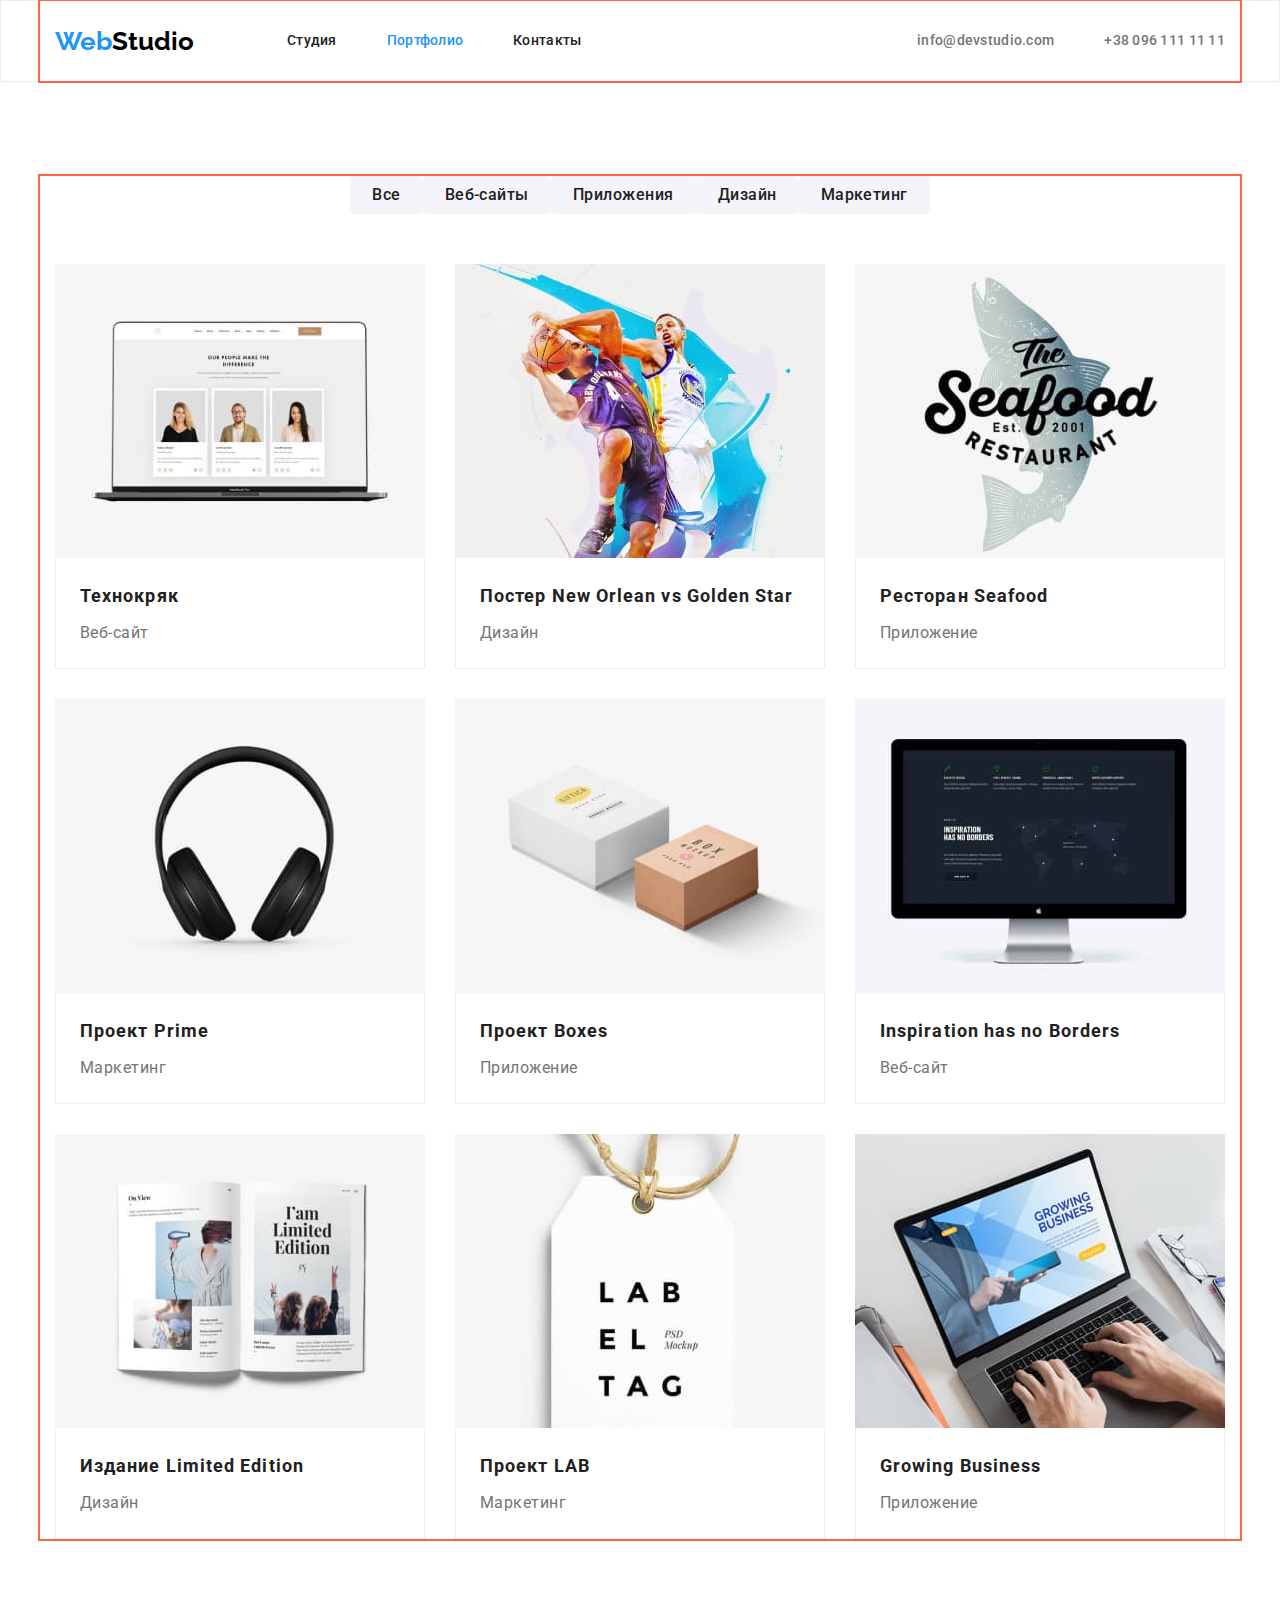
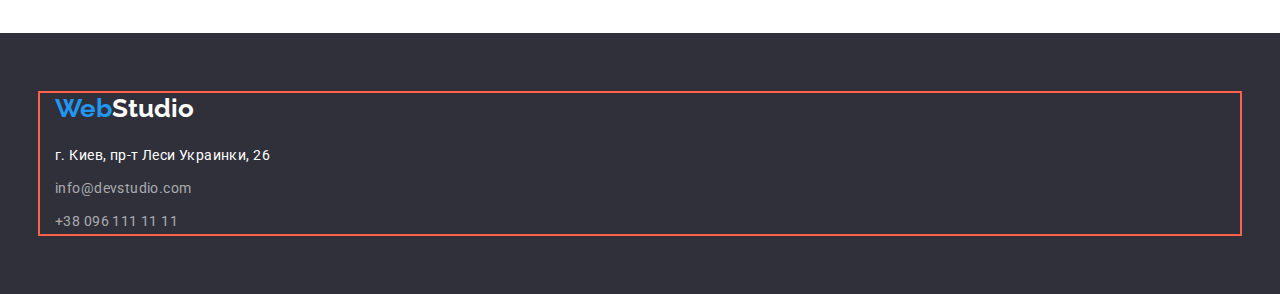
==== commit d58c16cc: "finish" ====
--- a/portfolio.html
+++ b/portfolio.html
@@ -22,9 +22,9 @@
           <a class="header-logo link-decoration" href="index.html"><span class="header-logo-fp" lang="en">Web</span><span
               class="header-logo-sp" lang="en">Studio</span></a>
           <ul class="header-nav-list list-decoration">
-            <li class="header-nav-list-item"><a class="nav-link link-decoration curent-page" href="index.html">Студия</a>
+            <li class="header-nav-list-item"><a class="nav-link link-decoration" href="index.html">Студия</a>
             </li>
-            <li class="header-nav-list-item"><a class="nav-link link-decoration" href="portfolio.html">Портфолио</a></li>
+            <li class="header-nav-list-item"><a class="nav-link link-decoration  curent-page" href="portfolio.html">Портфолио</a></li>
             <li class="header-nav-list-item"><a class="nav-link link-decoration" href="index.html">Контакты</a></li>
           </ul>
         </nav>
@@ -67,56 +67,74 @@
             <li class="portfolio-projects-list-item">
               <img class="portfolio-projects-list-item-img" src="./images/portfolio1.jpg" alt="фото ноутбука" width="370"
                 height="294" />
+                <div class="porfolio-item-text">
               <h3 class="portfolio-projects-list-item-title">Технокряк</h3>
               <p class="portfolio-projects-list-item-text">Веб-сайт</p>
+              </div>
             </li>
             <li class="portfolio-projects-list-item">
               <img class="portfolio-projects-list-item-img" src="./images/portfolio2.jpg" alt="фото постера" width="370"
                 height="294" />
+                <div class="porfolio-item-text">
               <h3 class="portfolio-projects-list-item-title">Постер New Orlean vs Golden Star</h3>
               <p class="portfolio-projects-list-item-text">Дизайн</p>
+              </div>
             </li>
             <li class="portfolio-projects-list-item">
               <img class="portfolio-projects-list-item-img" src="./images/portfolio3.jpg" alt="фото реламы ресторана" width="370"
                 height="294" />
+                <div class="porfolio-item-text">
               <h3 class="portfolio-projects-list-item-title">Ресторан Seafood</h3>
               <p class="portfolio-projects-list-item-text">Приложение</p>
+              </div>
             </li>
             <li class="portfolio-projects-list-item">
               <img class="portfolio-projects-list-item-img" src="./images/portfolio4.jpg" alt="фото коробочек" width="370"
                 height="294" />
+                <div class="porfolio-item-text">
               <h3 class="portfolio-projects-list-item-title">Проект Prime</h3>
               <p class="portfolio-projects-list-item-text">Маркетинг</p>
+                </div>
             </li>
             <li class="portfolio-projects-list-item">
               <img class="portfolio-projects-list-item-img" src="./images/portfolio5.jpg" alt="фото компьютера" width="370"
                 height="294" />
+                <div class="porfolio-item-text">
               <h3 class="portfolio-projects-list-item-title">Проект Boxes</h3>
               <p class="portfolio-projects-list-item-text">Приложение</p>
+              </div>
             </li>
             <li class="portfolio-projects-list-item">
               <img class="portfolio-projects-list-item-img" src="./images/portfolio6.jpg" alt="фото журнала" width="370"
                 height="294" />
+                <div class="porfolio-item-text">
               <h3 class="portfolio-projects-list-item-title">Inspiration has no Borders</h3>
               <p class="portfolio-projects-list-item-text">Веб-сайт</p>
+              </div>
             </li>
             <li class="portfolio-projects-list-item">
               <img class="portfolio-projects-list-item-img" src="./images/portfolio7.jpg" alt="фото этикетки" width="370"
                 height="294" />
+                <div class="porfolio-item-text">
               <h3 class="portfolio-projects-list-item-title">Издание Limited Edition</h3>
               <p class="portfolio-projects-list-item-text">Дизайн</p>
+              </div>
             </li>
             <li class="portfolio-projects-list-item">
               <img class="portfolio-projects-list-item-img" src="./images/portfolio8.jpg" alt="фото наушников" width="370"
                 height="294" />
+                <div class="porfolio-item-text">
               <h3 class="portfolio-projects-list-item-title">Проект LAB</h3>
               <p class="portfolio-projects-list-item-text">Маркетинг</p>
+              </div>
             </li>
             <li class="portfolio-projects-list-item">
               <img class="portfolio-projects-list-item-img" src="./images/portfolio9.jpg" alt="фото нотбука " width="370"
                 height="294" />
+                <div class="porfolio-item-text">
               <h3 class="portfolio-projects-list-item-title">Growing Business</h3>
               <p class="portfolio-projects-list-item-text">Приложение</p>
+              </div>
             </li>
           </ul>
         </div>
--- a/css/styles.css
+++ b/css/styles.css
@@ -1,10 +1,4 @@
- /* html{
-   box-sizing: border-box;}
-   *,
-   *::before,
-   *::after{
-   box-sizing: inherit;
-   } */
+ 
  :root {
   --accent-color: #2196f3;
   --main-text-color: #757575;
@@ -63,6 +57,9 @@
 }
 
 /* ------ header ------> */
+.header{
+  border: 1px solid #ECECEC;
+}
 .header-flex{
   display: flex;
   align-items: center;
@@ -73,7 +70,6 @@
 }
 .header-logo,
 .footer-logo {
-  margin-right: 93px;
   font-family: 'Raleway';
   font-style: normal;
   font-weight: 700;
@@ -91,7 +87,8 @@
 .header-nav-list
 {
   display: flex;
-    align-items: center;
+  align-items: center;
+  margin-left: 93px;
 }
 .header-nav-list-item:not(:last-child)
 {
@@ -128,12 +125,15 @@
   color: var(--accent-color);}
 /* ------ section banner ------> */
 .section-banner{
- background: #2F303A;
-text-align: center;
+  padding-top: 0;
+  padding-bottom: 0;
+  background: #2F303A;
+  text-align: center;
 }
 .section-banner-title{
   margin-top: 0;
   margin-bottom: 40px;
+ 
   font-weight: 900;
   font-size: 44px;
   line-height: 1.36;
@@ -142,7 +142,6 @@
   color: var(--white-text-color);
 }
 .section-banner-button{
-
   min-width: 200px;
   padding: 10px 32px;
   font-family : inherit;
@@ -159,9 +158,22 @@
   box-shadow: 0px 4px 4px rgba(0, 0, 0, 0.15);
 }
 /* ------ section descriptions------> */
+.section-descriptions
+{
+  background:var(--main-background-color);
+}
+
 .section-des-list{
   display: flex;
   flex-direction: row;
+}
+
+.section-des-list-item{
+  width: 270px;
+  margin-right: 30px;
+}
+.section-des-list-item:last-child{
+  margin-right: 0;
 }
 
 .section-des-list-item-caption{
@@ -183,17 +195,59 @@
 }
 /* ------ section our_work------> */
 .section-work{
-  background: #E5E5E5;
+  background:var(--main-background-color);
+  padding-top: 0;
+}
+.section-work-list{
+  display: flex;
+}
+.section-work-list-item{
+  width: 370px;
+  margin-right: 30px;
+}
+.section-work-list-item:last-child{
+  margin-right: 0;
+}
+.section-work-list-item-img
+{
+display: block;
+max-width: 100%;
+height: auto;
 }
 
 /* ------ section our_team------> */
 .section-team{
   background: var(--sec-background-color);
+  
 }
 .section-team-list-item-img{
-  display: inline-block;
+  display: block;
+  max-width: 100%;
+  height: auto;
   margin-bottom: 30px;
 }
+.section-team-list{
+  display: flex;
+}
+.section-team-list-item{
+  width: 270px;
+  margin-right: 30px;
+  background: #FFFFFF;
+  box-shadow: 0px 1px 3px rgba(0, 0, 0, 0.12),
+  0px 1px 1px rgba(0, 0, 0, 0.14),
+  0px 2px 1px rgba(0, 0, 0, 0.2);
+  border-radius: 0px 0px 4px 4px;
+  
+}
+.section-team-list-item:last-child {
+  margin-right: 0px;
+}
+.section-team-list-text{
+  
+  text-align: center;
+}
+
+
 .section-team-list-item-caption{
   margin-top: 0;
   margin-bottom: 10px;
@@ -205,35 +259,49 @@
 }
 .section-team-list-item-text{
   margin-top: 0;
-  margin-bottom: 0;
+  margin-bottom: 30px;
   font-size: 16px;
   line-height: 1.19;
   letter-spacing: 0.03em;
   
 }
 /* ------ footer------> */
-.footer{
+.footer
+{
   padding-top: 60px;
   padding-bottom: 60px;
   background: #2F303A;
 }
+.footer-logo
+{
+  display: block;
+  margin-bottom: 20px;
+}
+
 .footer-logo-fp {
   color: var(--accent-color);
 }
 .footer-logo-sp {
   display: inline-block;
-  margin-bottom: 20px;
   color: var(--white-text-color);
+}
+
+.footer-address-list-item{
+  margin-bottom: 9px;
+}
+.footer-address-list-item:last-child
+ {
+  margin-bottom: 0;
 }
 .footer-address-list-item-link{
   display: inline-block;
-  margin-bottom: 9px;
   font-style: normal;
   font-size: 14px;
   line-height: 1.71;
   letter-spacing: 0.03em;
   color: var(--white-text-color)
 }
+
 .color-decoration{
   color: rgba(255, 255, 255, 0.6);
 }
@@ -272,6 +340,9 @@
   width: 370px;
   margin-right: 30px;
   margin-bottom: 30px;
+  ;
+  background: #FFFFFF;
+  
 }
 .portfolio-projects-list-item:nth-last-child(-n+3){
   margin-bottom: 0;
@@ -281,8 +352,17 @@
 }
 
 .portfolio-projects-list-item-img{
-  margin-bottom: 20px;
-}
+  display: block;
+  max-width: 100%;
+  height: auto;
+}
+
+.porfolio-item-text{
+  padding: 20px 24px;
+  border-right: 1px solid #EEEEEE;
+  border-bottom: 1px solid #EEEEEE;
+  border-left: 1px solid #EEEEEE
+} 
 .portfolio-projects-list-item-title{
   margin-top: 0;
   margin-bottom: 4px;
